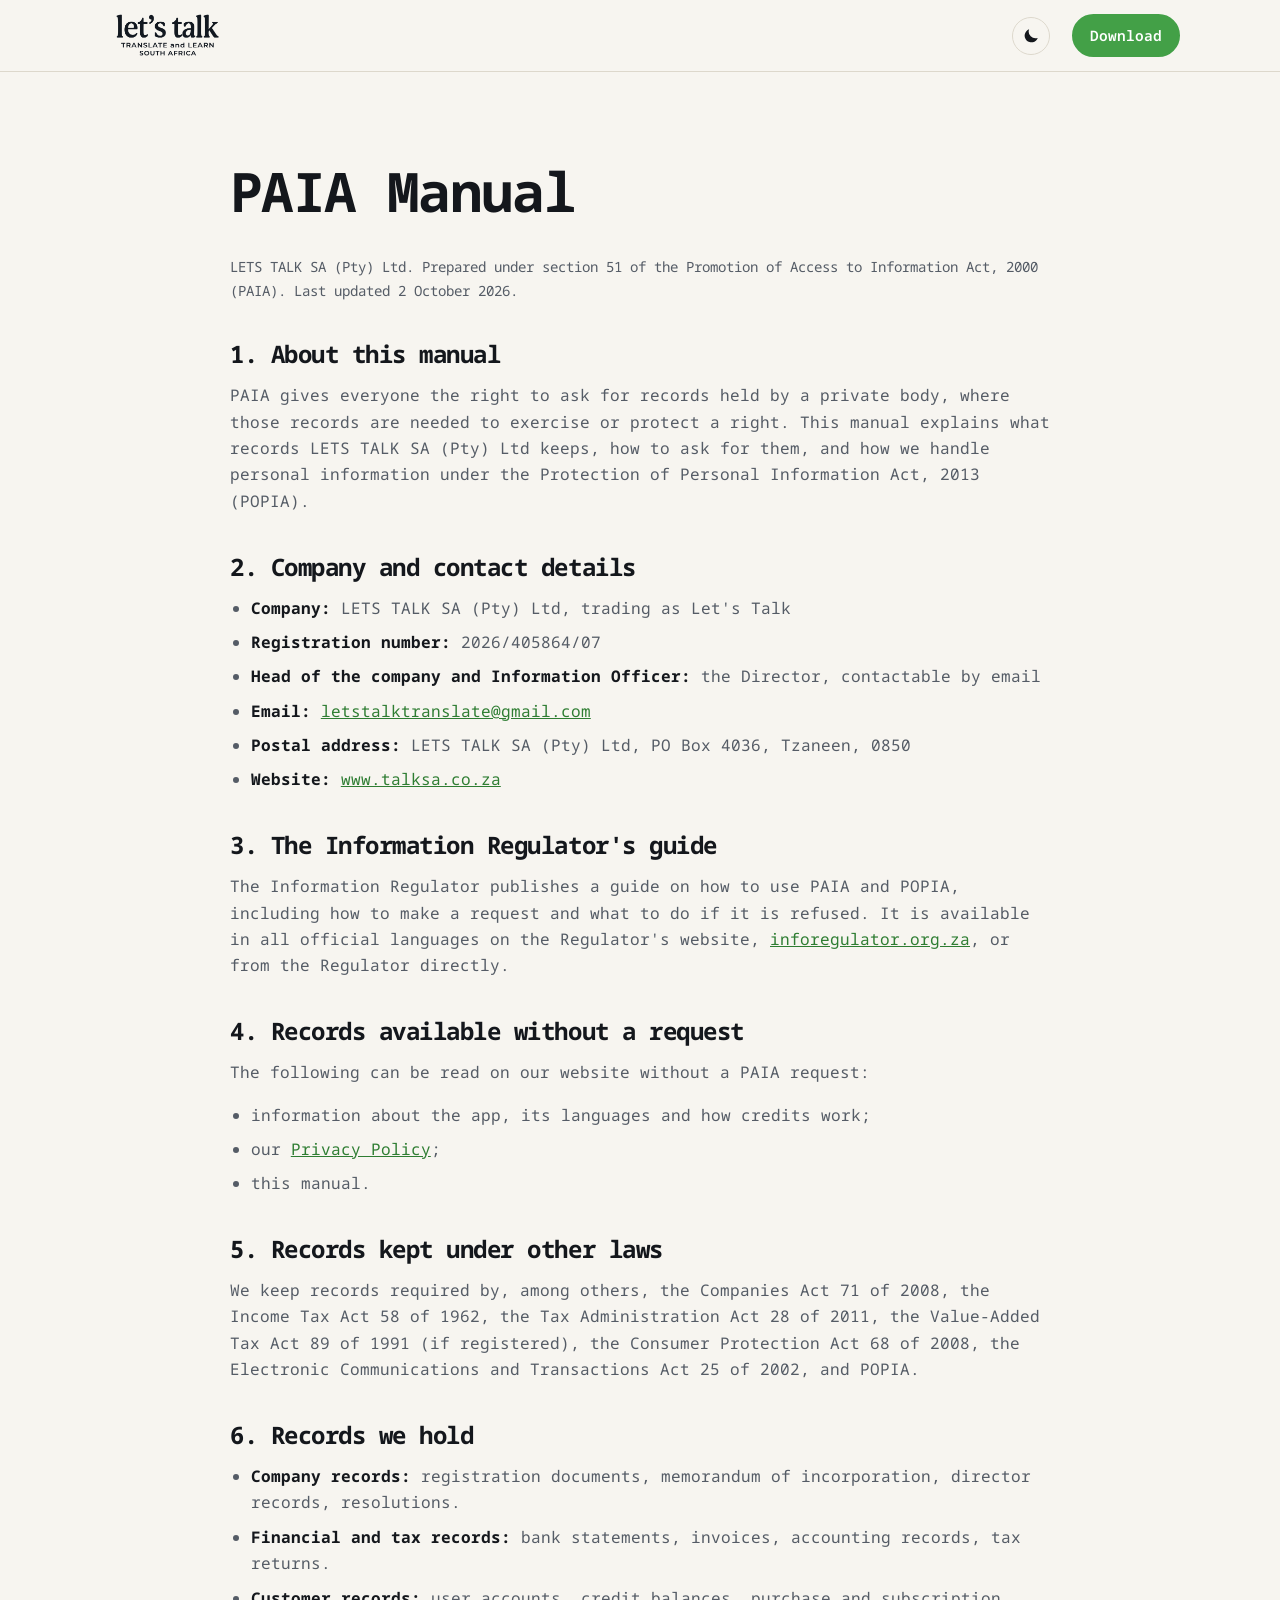
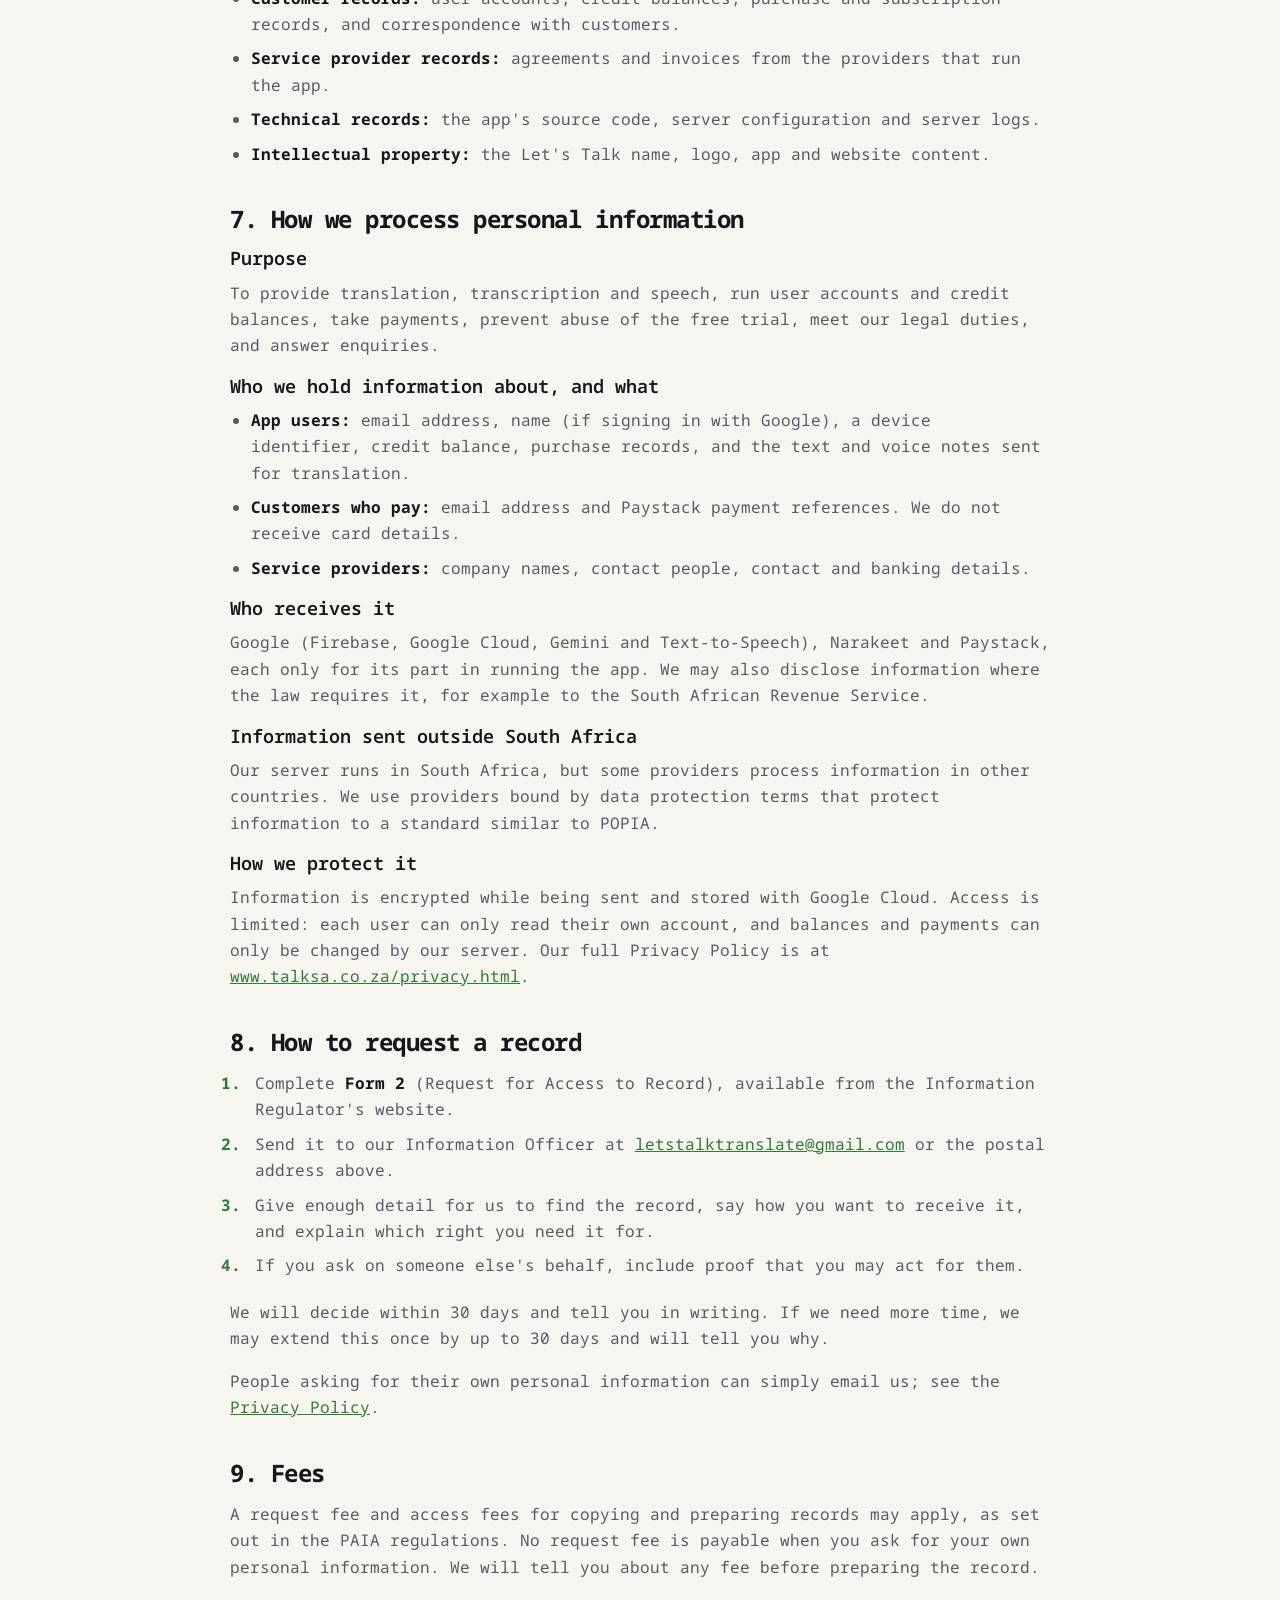
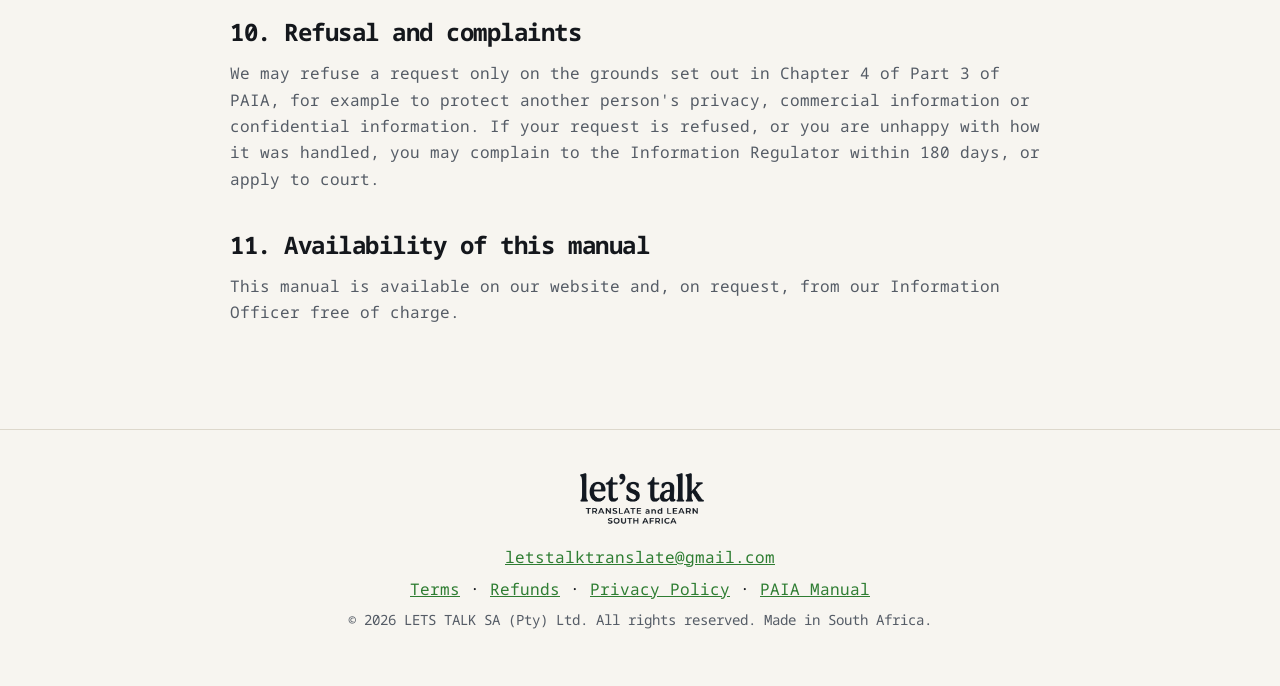
==== paia.html @ cddcc94c "Draft terms and conditions with refund policy (not published) Co-Authored-By: Claude Opus 5.5 <norep" ====
<!DOCTYPE html>
<html lang="en">
<head>
  <meta charset="UTF-8">
  <meta name="viewport" content="width=device-width, initial-scale=1.0">
  <title>PAIA Manual | Let's Talk</title>
  <meta name="description" content="The PAIA manual of LETS TALK SA (Pty) Ltd: the records it holds and how to request access to them.">
  <meta name="theme-color" content="#0b0d10">
  <link rel="canonical" href="https://www.talksa.co.za/paia.html">
  <link rel="icon" href="assets/favicon.svg" type="image/svg+xml">
  <link rel="apple-touch-icon" href="assets/apple-touch-icon.png">
  <link rel="preconnect" href="https://fonts.googleapis.com">
  <link rel="preconnect" href="https://fonts.gstatic.com" crossorigin>
  <link href="https://fonts.googleapis.com/css2?family=Noto+Sans+Mono:wght@400;500;600;700&display=swap" rel="stylesheet">
  <link rel="stylesheet" href="styles.css">
  <script>try{var t=localStorage.getItem("theme");if(t==="light"||t==="dark")document.documentElement.setAttribute("data-theme",t);}catch(e){}</script>
</head>
<body>
  <header class="topbar">
    <a class="topbar-logo" href="./" aria-label="Let's Talk home"><img class="logo-dark" src="assets/logo.png" alt="let's talk - translate and learn South Africa" width="1024" height="366"><img class="logo-light" src="assets/logo-light.png" alt="let's talk - translate and learn South Africa" width="1024" height="366"></a>
    <nav class="topbar-nav" aria-label="Sections">
      <button class="theme-toggle" type="button" aria-label="Switch between light and dark mode" title="Light or dark mode">
        <svg class="icon-moon" viewBox="0 0 24 24" aria-hidden="true"><path d="M21 14.5A9 9 0 0 1 9.5 3a9 9 0 1 0 11.5 11.5Z"/></svg>
        <svg class="icon-sun" viewBox="0 0 24 24" aria-hidden="true"><path d="M12 7a5 5 0 1 0 0 10 5 5 0 0 0 0-10Zm0-5a1 1 0 0 1 1 1v2a1 1 0 1 1-2 0V3a1 1 0 0 1 1-1Zm0 17a1 1 0 0 1 1 1v2a1 1 0 1 1-2 0v-2a1 1 0 0 1 1-1ZM3 11h2a1 1 0 1 1 0 2H3a1 1 0 1 1 0-2Zm16 0h2a1 1 0 1 1 0 2h-2a1 1 0 1 1 0-2ZM5.6 4.2l1.4 1.4a1 1 0 0 1-1.4 1.4L4.2 5.6a1 1 0 0 1 1.4-1.4Zm12.8 12.8 1.4 1.4a1 1 0 0 1-1.4 1.4l-1.4-1.4a1 1 0 0 1 1.4-1.4ZM4.2 18.4l1.4-1.4a1 1 0 0 1 1.4 1.4l-1.4 1.4a1 1 0 0 1-1.4-1.4ZM17 5.6l1.4-1.4a1 1 0 0 1 1.4 1.4L18.4 7A1 1 0 0 1 17 5.6Z"/></svg>
      </button>
      <a class="btn btn-small" href="./#download">Download</a>
    </nav>
  </header>

  <main>
    <article class="section policy">
      <h1>PAIA Manual</h1>
      <p class="fine">LETS TALK SA (Pty) Ltd. Prepared under section 51 of the Promotion of Access to Information Act, 2000 (PAIA). Last updated 2 October 2026.</p>

      <h2>1. About this manual</h2>
      <p>PAIA gives everyone the right to ask for records held by a private body, where those records are needed to exercise or protect a right. This manual explains what records LETS TALK SA (Pty) Ltd keeps, how to ask for them, and how we handle personal information under the Protection of Personal Information Act, 2013 (POPIA).</p>

      <h2>2. Company and contact details</h2>
      <ul>
        <li><strong>Company:</strong> LETS TALK SA (Pty) Ltd, trading as Let's Talk</li>
        <li><strong>Registration number:</strong> 2026/405864/07</li>
        <li><strong>Head of the company and Information Officer:</strong> the Director, contactable by email</li>
        <li><strong>Email:</strong> <a href="mailto:letstalktranslate@gmail.com">letstalktranslate@gmail.com</a></li>
        <li><strong>Postal address:</strong> LETS TALK SA (Pty) Ltd, PO Box 4036, Tzaneen, 0850</li>
        <li><strong>Website:</strong> <a href="https://www.talksa.co.za/">www.talksa.co.za</a></li>
      </ul>

      <h2>3. The Information Regulator's guide</h2>
      <p>The Information Regulator publishes a guide on how to use PAIA and POPIA, including how to make a request and what to do if it is refused. It is available in all official languages on the Regulator's website, <a href="https://inforegulator.org.za/">inforegulator.org.za</a>, or from the Regulator directly.</p>

      <h2>4. Records available without a request</h2>
      <p>The following can be read on our website without a PAIA request:</p>
      <ul>
        <li>information about the app, its languages and how credits work;</li>
        <li>our <a href="privacy.html">Privacy Policy</a>;</li>
        <li>this manual.</li>
      </ul>

      <h2>5. Records kept under other laws</h2>
      <p>We keep records required by, among others, the Companies Act 71 of 2008, the Income Tax Act 58 of 1962, the Tax Administration Act 28 of 2011, the Value-Added Tax Act 89 of 1991 (if registered), the Consumer Protection Act 68 of 2008, the Electronic Communications and Transactions Act 25 of 2002, and POPIA.</p>

      <h2>6. Records we hold</h2>
      <ul>
        <li><strong>Company records:</strong> registration documents, memorandum of incorporation, director records, resolutions.</li>
        <li><strong>Financial and tax records:</strong> bank statements, invoices, accounting records, tax returns.</li>
        <li><strong>Customer records:</strong> user accounts, credit balances, purchase and subscription records, and correspondence with customers.</li>
        <li><strong>Service provider records:</strong> agreements and invoices from the providers that run the app.</li>
        <li><strong>Technical records:</strong> the app's source code, server configuration and server logs.</li>
        <li><strong>Intellectual property:</strong> the Let's Talk name, logo, app and website content.</li>
      </ul>

      <h2>7. How we process personal information</h2>
      <h3>Purpose</h3>
      <p>To provide translation, transcription and speech, run user accounts and credit balances, take payments, prevent abuse of the free trial, meet our legal duties, and answer enquiries.</p>
      <h3>Who we hold information about, and what</h3>
      <ul>
        <li><strong>App users:</strong> email address, name (if signing in with Google), a device identifier, credit balance, purchase records, and the text and voice notes sent for translation.</li>
        <li><strong>Customers who pay:</strong> email address and Paystack payment references. We do not receive card details.</li>
        <li><strong>Service providers:</strong> company names, contact people, contact and banking details.</li>
      </ul>
      <h3>Who receives it</h3>
      <p>Google (Firebase, Google Cloud, Gemini and Text-to-Speech), Narakeet and Paystack, each only for its part in running the app. We may also disclose information where the law requires it, for example to the South African Revenue Service.</p>
      <h3>Information sent outside South Africa</h3>
      <p>Our server runs in South Africa, but some providers process information in other countries. We use providers bound by data protection terms that protect information to a standard similar to POPIA.</p>
      <h3>How we protect it</h3>
      <p>Information is encrypted while being sent and stored with Google Cloud. Access is limited: each user can only read their own account, and balances and payments can only be changed by our server. Our full Privacy Policy is at <a href="privacy.html">www.talksa.co.za/privacy.html</a>.</p>

      <h2>8. How to request a record</h2>
      <ol class="steps">
        <li>Complete <strong>Form 2</strong> (Request for Access to Record), available from the Information Regulator's website.</li>
        <li>Send it to our Information Officer at <a href="mailto:letstalktranslate@gmail.com">letstalktranslate@gmail.com</a> or the postal address above.</li>
        <li>Give enough detail for us to find the record, say how you want to receive it, and explain which right you need it for.</li>
        <li>If you ask on someone else's behalf, include proof that you may act for them.</li>
      </ol>
      <p>We will decide within 30 days and tell you in writing. If we need more time, we may extend this once by up to 30 days and will tell you why.</p>
      <p>People asking for their own personal information can simply email us; see the <a href="privacy.html">Privacy Policy</a>.</p>

      <h2>9. Fees</h2>
      <p>A request fee and access fees for copying and preparing records may apply, as set out in the PAIA regulations. No request fee is payable when you ask for your own personal information. We will tell you about any fee before preparing the record.</p>

      <h2>10. Refusal and complaints</h2>
      <p>We may refuse a request only on the grounds set out in Chapter 4 of Part 3 of PAIA, for example to protect another person's privacy, commercial information or confidential information. If your request is refused, or you are unhappy with how it was handled, you may complain to the Information Regulator within 180 days, or apply to court.</p>

      <h2>11. Availability of this manual</h2>
      <p>This manual is available on our website and, on request, from our Information Officer free of charge.</p>
    </article>
  </main>

  <footer class="footer">
    <img class="logo-dark" src="assets/logo.png" alt="let's talk" width="1024" height="366">
    <img class="logo-light" src="assets/logo-light.png" alt="let's talk" width="1024" height="366">
    <p><a href="mailto:letstalktranslate@gmail.com">letstalktranslate@gmail.com</a></p>
    <p><a href="terms.html">Terms</a> · <a href="terms.html#refunds">Refunds</a> · <a href="privacy.html">Privacy Policy</a> · <a href="paia.html">PAIA Manual</a></p>
    <p class="fine">&copy; 2026 LETS TALK SA (Pty) Ltd. All rights reserved. Made in South Africa.</p>
  </footer>
  <script>
    (function () {
      var root = document.documentElement;
      var meta = document.querySelector('meta[name="theme-color"]');
      var media = window.matchMedia("(prefers-color-scheme: light)");
      function current() { return root.getAttribute("data-theme") || (media.matches ? "light" : "dark"); }
      function sync() {
        var light = current() === "light";
        if (meta) meta.setAttribute("content", light ? "#f7f5f0" : "#0b0d10");
        var btn = document.querySelector(".theme-toggle");
        if (btn) btn.setAttribute("aria-pressed", light ? "false" : "true");
      }
      document.querySelector(".theme-toggle").addEventListener("click", function () {
        var next = current() === "light" ? "dark" : "light";
        root.setAttribute("data-theme", next);
        try { localStorage.setItem("theme", next); } catch (e) {}
        sync();
      });
      if (media.addEventListener) media.addEventListener("change", sync);
      sync();
    })();
  </script>
</body>
</html>
---- styles.css ----
:root {
  --bg: #0b0d10;
  --bg-raised: #14171c;
  --bg-card: #171b21;
  --line: #262b33;
  --text: #f4f2ec;
  --muted: #a9afb8;
  --green: #43a047;
  --green-bright: #5cbf60;
  --green-ink: #062a09;
  --cream: #f7f5f0;
  --link-hover: #7fd682;
  --topbar-bg: rgba(11, 13, 16, 0.92);
  --chip-bg: var(--cream);
  --chip-text: #1b1b1b;
  --chip-border: transparent;
  --radius: 16px;
  --max: 1080px;
  /* The app's own font: Android's monospace (Droid Sans Mono, now Noto Sans Mono). */
  --font: "Noto Sans Mono", "Droid Sans Mono", ui-monospace, "Cascadia Mono", Menlo, Consolas, monospace;
}

* { box-sizing: border-box; }

html { scroll-behavior: smooth; scroll-padding-top: 84px; }

body {
  margin: 0;
  background: var(--bg);
  color: var(--text);
  font-family: var(--font);
  font-size: 16px;
  line-height: 1.65;
  -webkit-font-smoothing: antialiased;
}

img { max-width: 100%; height: auto; display: block; }

a { color: var(--green-bright); }
a:hover { color: var(--link-hover); }

h1, h2, h3 { font-family: var(--font); font-weight: 700; line-height: 1.15; margin: 0 0 0.6em; }
h1 { font-size: clamp(1.9rem, 5.2vw, 3.4rem); letter-spacing: -0.03em; }
h2 { font-size: clamp(1.5rem, 3.6vw, 2.2rem); letter-spacing: -0.02em; }
h3 { font-size: 1.15rem; font-weight: 600; }
p { margin: 0 0 1em; }

/* Top bar */
.topbar {
  position: sticky;
  top: 0;
  z-index: 10;
  display: flex;
  align-items: center;
  justify-content: space-between;
  gap: 16px;
  padding: 12px max(16px, calc((100vw - var(--max)) / 2));
  background: var(--topbar-bg);
  backdrop-filter: blur(10px);
  border-bottom: 1px solid var(--line);
}
.topbar-logo img { width: 132px; }
.topbar-nav { display: flex; align-items: center; gap: 22px; font-size: 0.92rem; font-weight: 500; }
.topbar-nav a:not(.btn) { color: var(--muted); text-decoration: none; }
.topbar-nav a:not(.btn):hover { color: var(--text); }

/* Buttons */
.btn {
  display: inline-flex;
  align-items: center;
  justify-content: center;
  gap: 10px;
  padding: 14px 24px;
  border-radius: 999px;
  background: var(--green);
  color: #fff;
  font-weight: 600;
  text-decoration: none;
  border: 2px solid var(--green);
  transition: background 0.15s, border-color 0.15s, transform 0.15s;
}
.btn:hover { background: var(--green-bright); border-color: var(--green-bright); color: #fff; transform: translateY(-1px); }
.btn:focus-visible, a:focus-visible, summary:focus-visible { outline: 3px solid var(--green-bright); outline-offset: 3px; }
.btn-small { padding: 8px 16px; font-size: 0.9rem; }
.btn-large { padding: 18px 32px; font-size: 1.1rem; }
.btn-ghost { background: transparent; color: var(--text); border-color: var(--line); }
.btn-ghost:hover { background: var(--bg-raised); border-color: var(--muted); color: var(--text); }

/* Layout */
main { padding: 0 16px; }
.hero, .section { max-width: var(--max); margin: 0 auto; }

.hero { padding: clamp(56px, 10vw, 112px) 0 clamp(48px, 8vw, 88px); text-align: center; }
.hero h1 { max-width: 19ch; margin-left: auto; margin-right: auto; }
.eyebrow {
  display: inline-block;
  margin-bottom: 20px;
  padding: 6px 14px;
  border: 1px solid rgba(92, 191, 96, 0.4);
  border-radius: 999px;
  color: var(--green-bright);
  font-size: 0.8rem;
  font-weight: 600;
  letter-spacing: 0.12em;
  text-transform: uppercase;
}
.lead { max-width: 640px; margin: 0 auto 32px; color: var(--muted); font-size: clamp(1.05rem, 2.2vw, 1.2rem); }
.hero-actions { display: flex; flex-wrap: wrap; justify-content: center; gap: 12px; }
.hero-note { margin-top: 20px; color: var(--muted); font-size: 0.9rem; }

.section { padding: clamp(48px, 8vw, 88px) 0; border-top: 1px solid var(--line); }
.section-lead { color: var(--muted); max-width: 640px; margin-bottom: 36px; font-size: 1.05rem; }

.grid { display: grid; grid-template-columns: repeat(auto-fit, minmax(230px, 1fr)); gap: 16px; }
.grid-3 { grid-template-columns: repeat(auto-fit, minmax(260px, 1fr)); }

.card { background: var(--bg-card); border: 1px solid var(--line); border-radius: var(--radius); padding: 24px; }
.card p { color: var(--muted); margin: 0; }
.card-plain h3 { color: var(--green-bright); }
.card-icon {
  width: 48px;
  height: 48px;
  display: grid;
  place-items: center;
  margin-bottom: 16px;
  border-radius: 50%;
  background: var(--green);
}
.card-icon svg { width: 24px; height: 24px; fill: #fff; }

.split { display: grid; grid-template-columns: repeat(auto-fit, minmax(260px, 1fr)); gap: 32px; margin-top: 48px; }
.split p { color: var(--muted); }

/* Languages */
.list-title { margin-top: 28px; font-size: 0.85rem; font-weight: 600; letter-spacing: 0.1em; text-transform: uppercase; color: var(--muted); }
.chips { list-style: none; padding: 0; margin: 0; display: flex; flex-wrap: wrap; gap: 10px; }
.chips li { padding: 10px 18px; border-radius: 999px; background: var(--chip-bg); color: var(--chip-text); border: 1px solid var(--chip-border); font-weight: 600; }
.chips-alt li { background: transparent; color: var(--text); border: 1px solid var(--line); font-weight: 500; }

/* Download */
.download { text-align: left; }
.download-box {
  display: flex;
  flex-wrap: wrap;
  align-items: center;
  gap: 16px 24px;
  padding: 28px;
  margin-bottom: 40px;
  border-radius: var(--radius);
  background: linear-gradient(135deg, rgba(67, 160, 71, 0.18), rgba(67, 160, 71, 0.04));
  border: 1px solid rgba(92, 191, 96, 0.35);
}
.download-meta { margin: 0; color: var(--muted); max-width: 420px; }
.steps { padding-left: 1.3em; margin: 0 0 20px; }
.steps li { margin-bottom: 10px; padding-left: 4px; }
.steps li::marker { color: var(--green-bright); font-weight: 700; }

/* FAQ */
details { border-bottom: 1px solid var(--line); padding: 18px 0; }
details:first-of-type { border-top: 1px solid var(--line); }
summary {
  cursor: pointer;
  list-style: none;
  display: flex;
  justify-content: space-between;
  gap: 16px;
  font-weight: 600;
  font-size: 1.05rem;
}
summary::-webkit-details-marker { display: none; }
summary::after { content: "+"; color: var(--green-bright); font-size: 1.4rem; line-height: 1; }
details[open] summary::after { content: "\2212"; }
details p { margin: 12px 0 0; color: var(--muted); }

.disclaimer p { color: var(--muted); font-size: 0.92rem; max-width: 820px; }
.fine { color: var(--muted); font-size: 0.88rem; }

/* Footer */
.footer {
  border-top: 1px solid var(--line);
  padding: 40px 16px 48px;
  text-align: center;
}
.footer img { width: 160px; margin: 0 auto 16px; }
.footer p { margin: 0 0 6px; }

@media (max-width: 720px) {
  .topbar-nav a:not(.btn) { display: none; }
  .topbar-logo img { width: 112px; }
  .download-box { padding: 20px; }
  .btn-large { width: 100%; }
}

@media (prefers-reduced-motion: reduce) {
  html { scroll-behavior: auto; }
  .btn { transition: none; }
  .btn:hover { transform: none; }
}

/* Privacy policy page */
.policy { max-width: 820px; border-top: 0; }
.policy h2 { font-size: clamp(1.2rem, 2.6vw, 1.5rem); margin-top: 1.6em; }
.policy p, .policy li { color: var(--muted); }
.policy strong { color: var(--text); }
.policy ul { padding-left: 1.3em; margin: 0 0 1em; }
.policy li { margin-bottom: 8px; }

/* Light mode, matching the app's light background (#F7F5F0). It follows the
   device setting unless the visitor picks a theme with the toggle. */
@media (prefers-color-scheme: light) {
  :root:not([data-theme="dark"]) {
  --bg: #f7f5f0;
  --bg-raised: #ece9e1;
  --bg-card: #ffffff;
  --line: #ddd8cc;
  --text: #14171c;
  --muted: #555c66;
  --green-bright: #2e7d32;
  --link-hover: #1b5e20;
  --topbar-bg: rgba(247, 245, 240, 0.92);
  --chip-bg: #ffffff;
  --chip-text: #14171c;
  --chip-border: #ddd8cc;  }
}
:root[data-theme="light"] {
  --bg: #f7f5f0;
  --bg-raised: #ece9e1;
  --bg-card: #ffffff;
  --line: #ddd8cc;
  --text: #14171c;
  --muted: #555c66;
  --green-bright: #2e7d32;
  --link-hover: #1b5e20;
  --topbar-bg: rgba(247, 245, 240, 0.92);
  --chip-bg: #ffffff;
  --chip-text: #14171c;
  --chip-border: #ddd8cc;}
:root { color-scheme: dark; }
:root[data-theme="light"] { color-scheme: light; }
@media (prefers-color-scheme: light) { :root:not([data-theme="dark"]) { color-scheme: light; } }

.logo-light { display: none !important; }
:root[data-theme="light"] .logo-dark { display: none !important; }
:root[data-theme="light"] .logo-light { display: block !important; }
@media (prefers-color-scheme: light) {
  :root:not([data-theme="dark"]) .logo-dark { display: none !important; }
  :root:not([data-theme="dark"]) .logo-light { display: block !important; }
}

.theme-toggle {
  display: inline-flex;
  align-items: center;
  justify-content: center;
  width: 38px;
  height: 38px;
  padding: 0;
  border-radius: 999px;
  border: 1px solid var(--line);
  background: transparent;
  color: var(--text);
  cursor: pointer;
}
.theme-toggle:hover { background: var(--bg-raised); }
.theme-toggle:focus-visible { outline: 3px solid var(--green-bright); outline-offset: 3px; }
.theme-toggle svg { width: 18px; height: 18px; fill: currentColor; }
/* The icon shows the theme you would switch to: a sun in dark mode, a moon in light. */
.theme-toggle .icon-moon { display: none; }
:root[data-theme="light"] .theme-toggle .icon-sun { display: none; }
:root[data-theme="light"] .theme-toggle .icon-moon { display: block; }
@media (prefers-color-scheme: light) {
  :root:not([data-theme="dark"]) .theme-toggle .icon-sun { display: none; }
  :root:not([data-theme="dark"]) .theme-toggle .icon-moon { display: block; }
}
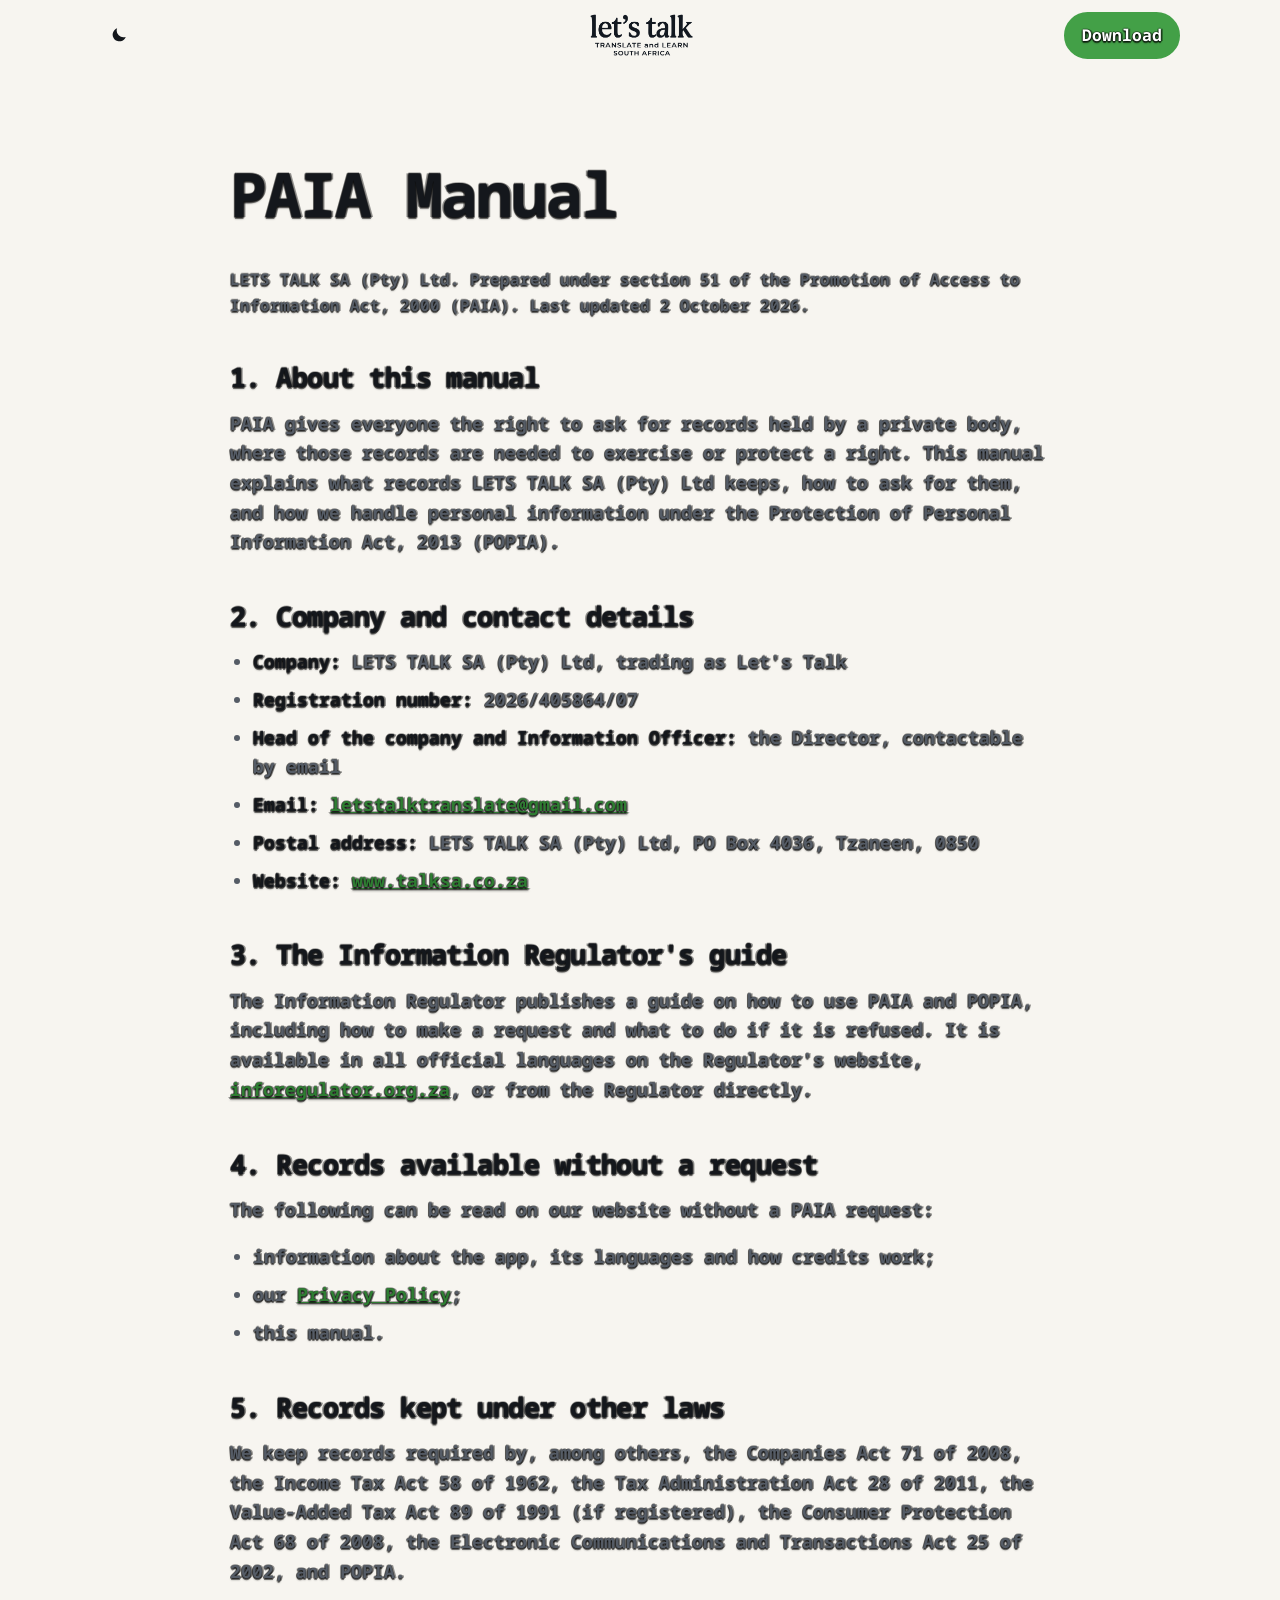
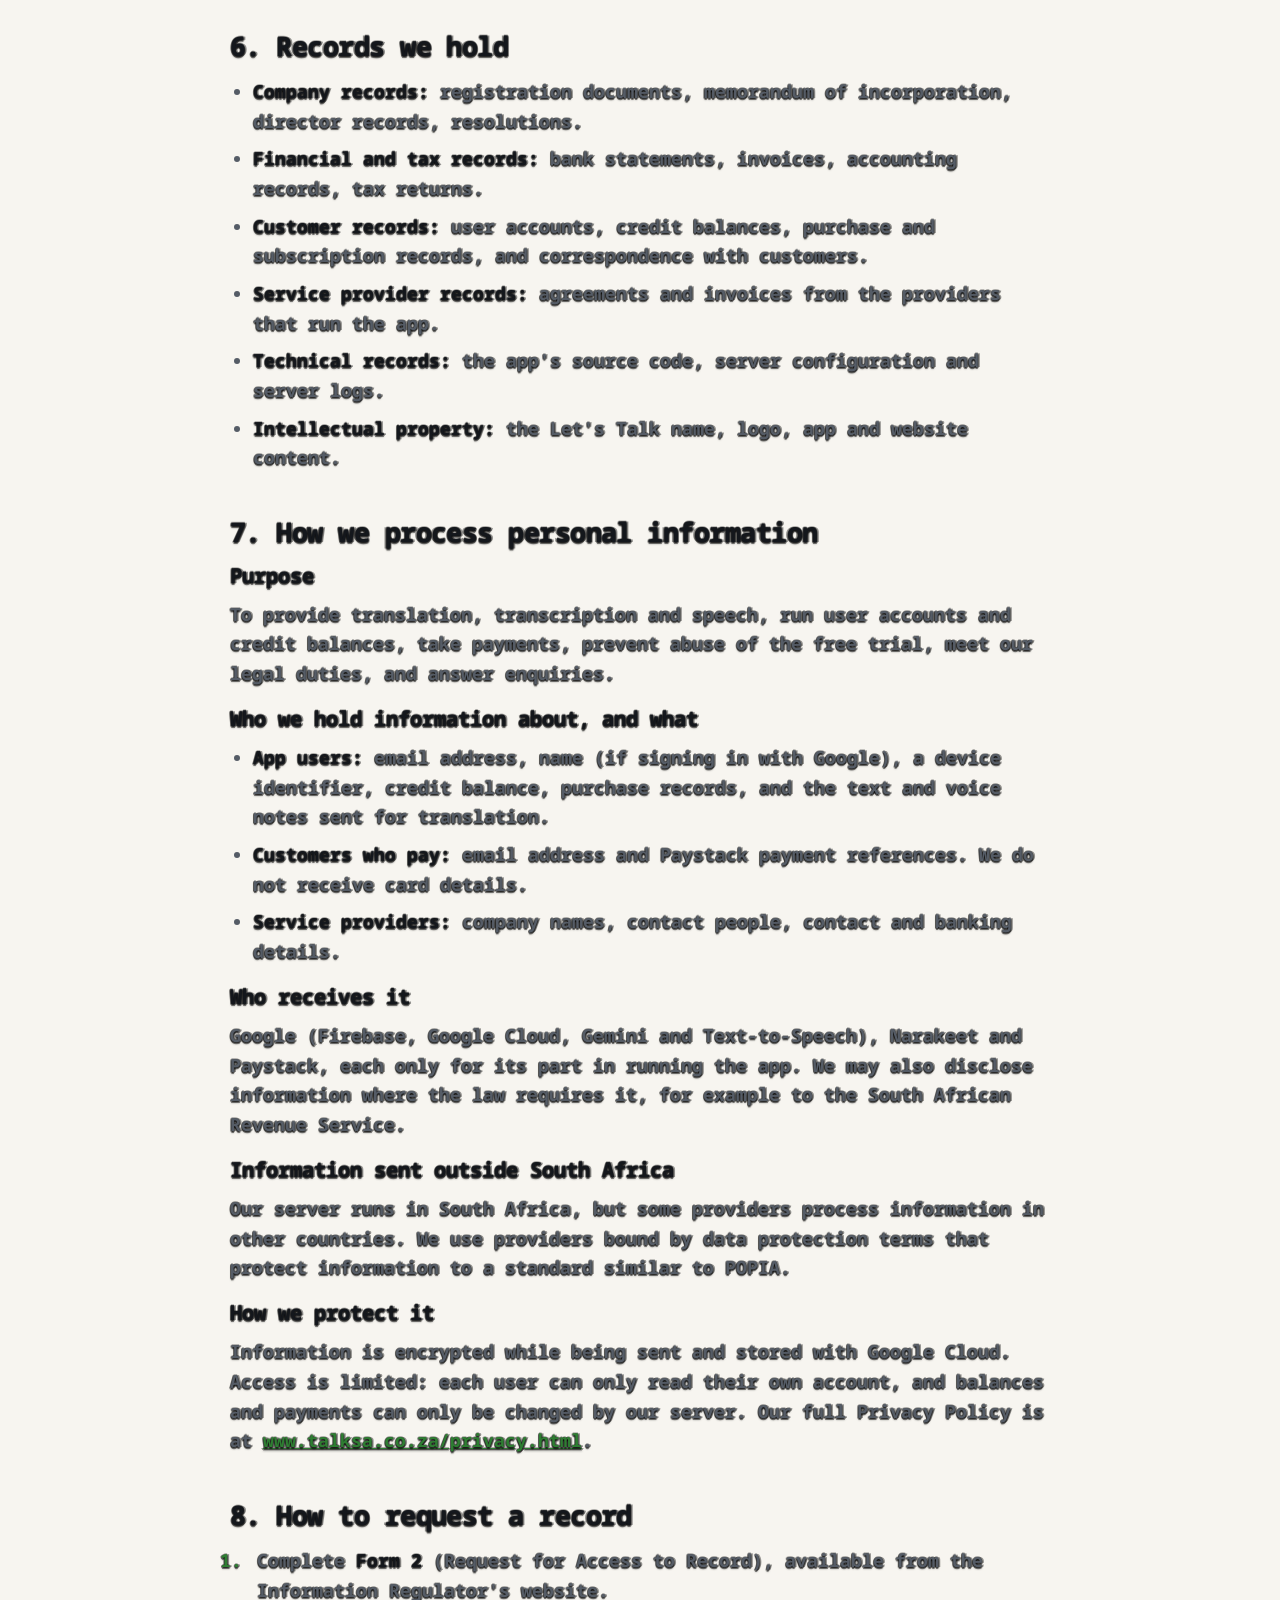
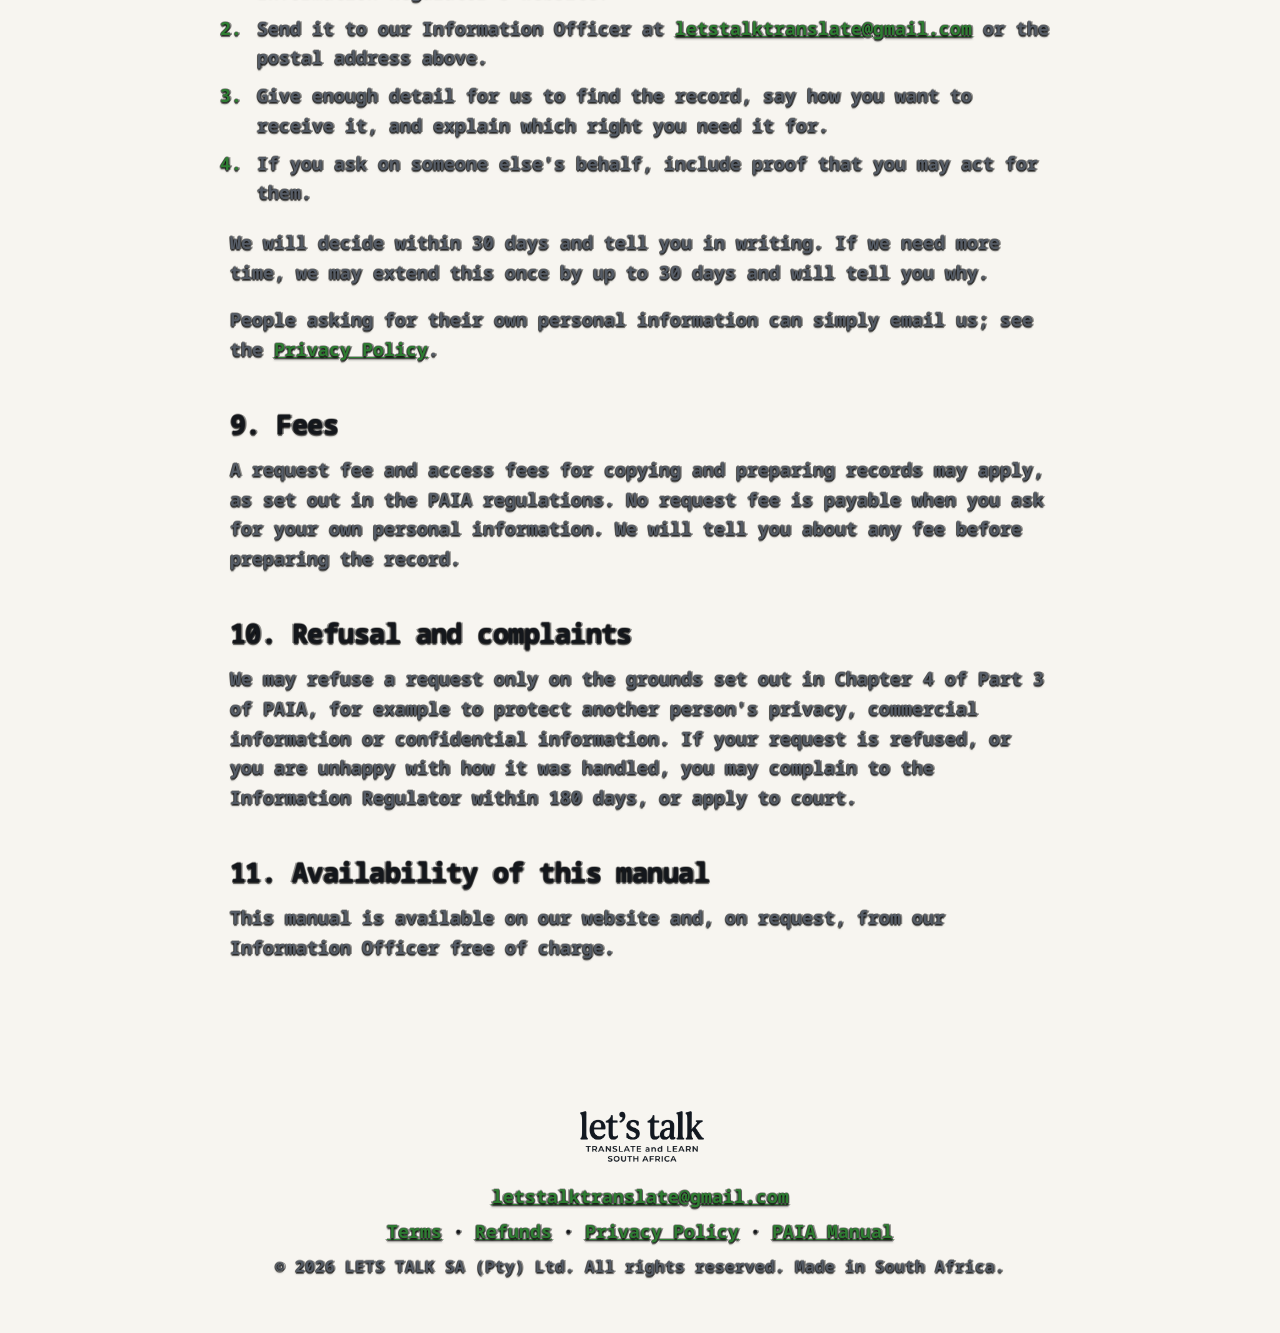
==== commit e2aa8464: "Flat design like the app: logo centred, theme toggle on the left, no boxes or outlines Co-Authored-B" ====
--- a/paia.html
+++ b/paia.html
@@ -5,7 +5,7 @@
   <meta name="viewport" content="width=device-width, initial-scale=1.0">
   <title>PAIA Manual | Let's Talk</title>
   <meta name="description" content="The PAIA manual of LETS TALK SA (Pty) Ltd: the records it holds and how to request access to them.">
-  <meta name="theme-color" content="#0b0d10">
+  <meta name="theme-color" content="#03070d">
   <link rel="canonical" href="https://www.talksa.co.za/paia.html">
   <link rel="icon" href="assets/favicon.svg" type="image/svg+xml">
   <link rel="apple-touch-icon" href="assets/apple-touch-icon.png">
@@ -17,12 +17,12 @@
 </head>
 <body>
   <header class="topbar">
+    <button class="theme-toggle" type="button" aria-label="Switch between light and dark mode" title="Light or dark mode">
+      <svg class="icon-moon" viewBox="0 0 24 24" aria-hidden="true"><path d="M21 14.5A9 9 0 0 1 9.5 3a9 9 0 1 0 11.5 11.5Z"/></svg>
+      <svg class="icon-sun" viewBox="0 0 24 24" aria-hidden="true"><path d="M12 7a5 5 0 1 0 0 10 5 5 0 0 0 0-10Zm0-5a1 1 0 0 1 1 1v2a1 1 0 1 1-2 0V3a1 1 0 0 1 1-1Zm0 17a1 1 0 0 1 1 1v2a1 1 0 1 1-2 0v-2a1 1 0 0 1 1-1ZM3 11h2a1 1 0 1 1 0 2H3a1 1 0 1 1 0-2Zm16 0h2a1 1 0 1 1 0 2h-2a1 1 0 1 1 0-2ZM5.6 4.2l1.4 1.4a1 1 0 0 1-1.4 1.4L4.2 5.6a1 1 0 0 1 1.4-1.4Zm12.8 12.8 1.4 1.4a1 1 0 0 1-1.4 1.4l-1.4-1.4a1 1 0 0 1 1.4-1.4ZM4.2 18.4l1.4-1.4a1 1 0 0 1 1.4 1.4l-1.4 1.4a1 1 0 0 1-1.4-1.4ZM17 5.6l1.4-1.4a1 1 0 0 1 1.4 1.4L18.4 7A1 1 0 0 1 17 5.6Z"/></svg>
+    </button>
     <a class="topbar-logo" href="./" aria-label="Let's Talk home"><img class="logo-dark" src="assets/logo.png" alt="let's talk - translate and learn South Africa" width="1024" height="366"><img class="logo-light" src="assets/logo-light.png" alt="let's talk - translate and learn South Africa" width="1024" height="366"></a>
     <nav class="topbar-nav" aria-label="Sections">
-      <button class="theme-toggle" type="button" aria-label="Switch between light and dark mode" title="Light or dark mode">
-        <svg class="icon-moon" viewBox="0 0 24 24" aria-hidden="true"><path d="M21 14.5A9 9 0 0 1 9.5 3a9 9 0 1 0 11.5 11.5Z"/></svg>
-        <svg class="icon-sun" viewBox="0 0 24 24" aria-hidden="true"><path d="M12 7a5 5 0 1 0 0 10 5 5 0 0 0 0-10Zm0-5a1 1 0 0 1 1 1v2a1 1 0 1 1-2 0V3a1 1 0 0 1 1-1Zm0 17a1 1 0 0 1 1 1v2a1 1 0 1 1-2 0v-2a1 1 0 0 1 1-1ZM3 11h2a1 1 0 1 1 0 2H3a1 1 0 1 1 0-2Zm16 0h2a1 1 0 1 1 0 2h-2a1 1 0 1 1 0-2ZM5.6 4.2l1.4 1.4a1 1 0 0 1-1.4 1.4L4.2 5.6a1 1 0 0 1 1.4-1.4Zm12.8 12.8 1.4 1.4a1 1 0 0 1-1.4 1.4l-1.4-1.4a1 1 0 0 1 1.4-1.4ZM4.2 18.4l1.4-1.4a1 1 0 0 1 1.4 1.4l-1.4 1.4a1 1 0 0 1-1.4-1.4ZM17 5.6l1.4-1.4a1 1 0 0 1 1.4 1.4L18.4 7A1 1 0 0 1 17 5.6Z"/></svg>
-      </button>
       <a class="btn btn-small" href="./#download">Download</a>
     </nav>
   </header>
@@ -121,7 +121,7 @@
       function current() { return root.getAttribute("data-theme") || (media.matches ? "light" : "dark"); }
       function sync() {
         var light = current() === "light";
-        if (meta) meta.setAttribute("content", light ? "#f7f5f0" : "#0b0d10");
+        if (meta) meta.setAttribute("content", light ? "#f7f5f0" : "#03070d");
         var btn = document.querySelector(".theme-toggle");
         if (btn) btn.setAttribute("aria-pressed", light ? "false" : "true");
       }
--- a/styles.css
+++ b/styles.css
@@ -1,5 +1,5 @@
 :root {
-  --bg: #0b0d10;
+  --bg: #03070d;
   --bg-raised: #14171c;
   --bg-card: #171b21;
   --line: #262b33;
@@ -10,7 +10,7 @@
   --green-ink: #062a09;
   --cream: #f7f5f0;
   --link-hover: #7fd682;
-  --topbar-bg: rgba(11, 13, 16, 0.92);
+  --topbar-bg: rgba(3, 7, 13, 0.92);
   --chip-bg: var(--cream);
   --chip-text: #1b1b1b;
   --chip-border: transparent;
@@ -18,18 +18,27 @@
   --max: 1080px;
   /* The app's own font: Android's monospace (Droid Sans Mono, now Noto Sans Mono). */
   --font: "Noto Sans Mono", "Droid Sans Mono", ui-monospace, "Cascadia Mono", Menlo, Consolas, monospace;
+  /* The same seven shadows the app draws around its text. */
+  --app-outline: 1.5px 0 0 rgba(0, 0, 0, 0.4), -1.5px 0 0 rgba(0, 0, 0, 0.4),
+    0 1.5px 0 rgba(0, 0, 0, 0.4), 0 -1px 0 rgba(0, 0, 0, 0.3),
+    1px 1px 0 rgba(0, 0, 0, 0.33), -1px 1px 0 rgba(0, 0, 0, 0.33),
+    0 2px 2px rgba(0, 0, 0, 0.4);
 }
 
 * { box-sizing: border-box; }
 
-html { scroll-behavior: smooth; scroll-padding-top: 84px; }
+/* Sizes in rem follow the app: its default text is 18 px. */
+html { font-size: 18px; scroll-behavior: smooth; scroll-padding-top: 84px; }
 
 body {
   margin: 0;
   background: var(--bg);
   color: var(--text);
   font-family: var(--font);
-  font-size: 16px;
+  font-size: 1rem;
+  /* The app's default text: bold monospace with a thin dark outline. */
+  font-weight: 700;
+  text-shadow: var(--app-outline);
   line-height: 1.65;
   -webkit-font-smoothing: antialiased;
 }
@@ -42,7 +51,7 @@
 h1, h2, h3 { font-family: var(--font); font-weight: 700; line-height: 1.15; margin: 0 0 0.6em; }
 h1 { font-size: clamp(1.9rem, 5.2vw, 3.4rem); letter-spacing: -0.03em; }
 h2 { font-size: clamp(1.5rem, 3.6vw, 2.2rem); letter-spacing: -0.02em; }
-h3 { font-size: 1.15rem; font-weight: 600; }
+h3 { font-size: 1.15rem; font-weight: 700; }
 p { margin: 0 0 1em; }
 
 /* Top bar */
@@ -50,17 +59,23 @@
   position: sticky;
   top: 0;
   z-index: 10;
-  display: flex;
-  align-items: center;
-  justify-content: space-between;
+  display: grid;
+  grid-template-columns: 1fr 1fr;
+  align-items: center;
   gap: 16px;
   padding: 12px max(16px, calc((100vw - var(--max)) / 2));
   background: var(--topbar-bg);
   backdrop-filter: blur(10px);
-  border-bottom: 1px solid var(--line);
-}
+}
+.topbar { position: sticky; }
+.topbar .theme-toggle, .topbar-left { justify-self: start; }
+.topbar-left { display: flex; align-items: center; gap: 22px; font-size: 0.92rem; }
+.topbar-left a { color: var(--muted); text-decoration: none; }
+.topbar-left a:hover { color: var(--text); }
+/* Exactly in the middle, however wide the links on the right are. */
+.topbar-logo { position: absolute; left: 50%; transform: translateX(-50%); }
 .topbar-logo img { width: 132px; }
-.topbar-nav { display: flex; align-items: center; gap: 22px; font-size: 0.92rem; font-weight: 500; }
+.topbar-nav { justify-self: end; display: flex; align-items: center; gap: 22px; font-size: 0.92rem; font-weight: 700; }
 .topbar-nav a:not(.btn) { color: var(--muted); text-decoration: none; }
 .topbar-nav a:not(.btn):hover { color: var(--text); }
 
@@ -74,7 +89,7 @@
   border-radius: 999px;
   background: var(--green);
   color: #fff;
-  font-weight: 600;
+  font-weight: 700;
   text-decoration: none;
   border: 2px solid var(--green);
   transition: background 0.15s, border-color 0.15s, transform 0.15s;
@@ -83,8 +98,8 @@
 .btn:focus-visible, a:focus-visible, summary:focus-visible { outline: 3px solid var(--green-bright); outline-offset: 3px; }
 .btn-small { padding: 8px 16px; font-size: 0.9rem; }
 .btn-large { padding: 18px 32px; font-size: 1.1rem; }
-.btn-ghost { background: transparent; color: var(--text); border-color: var(--line); }
-.btn-ghost:hover { background: var(--bg-raised); border-color: var(--muted); color: var(--text); }
+.btn-ghost { background: transparent; color: var(--text); border-color: transparent; }
+.btn-ghost:hover { background: transparent; border-color: transparent; color: var(--green-bright); }
 
 /* Layout */
 main { padding: 0 16px; }
@@ -95,12 +110,9 @@
 .eyebrow {
   display: inline-block;
   margin-bottom: 20px;
-  padding: 6px 14px;
-  border: 1px solid rgba(92, 191, 96, 0.4);
-  border-radius: 999px;
   color: var(--green-bright);
   font-size: 0.8rem;
-  font-weight: 600;
+  font-weight: 700;
   letter-spacing: 0.12em;
   text-transform: uppercase;
 }
@@ -108,34 +120,26 @@
 .hero-actions { display: flex; flex-wrap: wrap; justify-content: center; gap: 12px; }
 .hero-note { margin-top: 20px; color: var(--muted); font-size: 0.9rem; }
 
-.section { padding: clamp(48px, 8vw, 88px) 0; border-top: 1px solid var(--line); }
+.section { padding: clamp(48px, 8vw, 88px) 0; }
 .section-lead { color: var(--muted); max-width: 640px; margin-bottom: 36px; font-size: 1.05rem; }
 
-.grid { display: grid; grid-template-columns: repeat(auto-fit, minmax(230px, 1fr)); gap: 16px; }
+.grid { display: grid; grid-template-columns: repeat(auto-fit, minmax(230px, 1fr)); gap: 32px; }
 .grid-3 { grid-template-columns: repeat(auto-fit, minmax(260px, 1fr)); }
 
-.card { background: var(--bg-card); border: 1px solid var(--line); border-radius: var(--radius); padding: 24px; }
+.card { padding: 0; }
 .card p { color: var(--muted); margin: 0; }
 .card-plain h3 { color: var(--green-bright); }
-.card-icon {
-  width: 48px;
-  height: 48px;
-  display: grid;
-  place-items: center;
-  margin-bottom: 16px;
-  border-radius: 50%;
-  background: var(--green);
-}
-.card-icon svg { width: 24px; height: 24px; fill: #fff; }
+.card-icon { margin-bottom: 12px; }
+.card-icon svg { width: 32px; height: 32px; fill: var(--text); }
 
 .split { display: grid; grid-template-columns: repeat(auto-fit, minmax(260px, 1fr)); gap: 32px; margin-top: 48px; }
 .split p { color: var(--muted); }
 
 /* Languages */
-.list-title { margin-top: 28px; font-size: 0.85rem; font-weight: 600; letter-spacing: 0.1em; text-transform: uppercase; color: var(--muted); }
-.chips { list-style: none; padding: 0; margin: 0; display: flex; flex-wrap: wrap; gap: 10px; }
-.chips li { padding: 10px 18px; border-radius: 999px; background: var(--chip-bg); color: var(--chip-text); border: 1px solid var(--chip-border); font-weight: 600; }
-.chips-alt li { background: transparent; color: var(--text); border: 1px solid var(--line); font-weight: 500; }
+.list-title { margin-top: 28px; font-size: 0.85rem; font-weight: 700; letter-spacing: 0.1em; text-transform: uppercase; color: var(--muted); }
+.chips { list-style: none; padding: 0; margin: 0; display: flex; flex-wrap: wrap; gap: 8px 28px; }
+.chips li { color: var(--text); font-weight: 700; }
+.chips-alt li { color: var(--muted); }
 
 /* Download */
 .download { text-align: left; }
@@ -144,11 +148,7 @@
   flex-wrap: wrap;
   align-items: center;
   gap: 16px 24px;
-  padding: 28px;
   margin-bottom: 40px;
-  border-radius: var(--radius);
-  background: linear-gradient(135deg, rgba(67, 160, 71, 0.18), rgba(67, 160, 71, 0.04));
-  border: 1px solid rgba(92, 191, 96, 0.35);
 }
 .download-meta { margin: 0; color: var(--muted); max-width: 420px; }
 .steps { padding-left: 1.3em; margin: 0 0 20px; }
@@ -156,15 +156,14 @@
 .steps li::marker { color: var(--green-bright); font-weight: 700; }
 
 /* FAQ */
-details { border-bottom: 1px solid var(--line); padding: 18px 0; }
-details:first-of-type { border-top: 1px solid var(--line); }
+details { padding: 14px 0; }
 summary {
   cursor: pointer;
   list-style: none;
   display: flex;
   justify-content: space-between;
   gap: 16px;
-  font-weight: 600;
+  font-weight: 700;
   font-size: 1.05rem;
 }
 summary::-webkit-details-marker { display: none; }
@@ -177,17 +176,19 @@
 
 /* Footer */
 .footer {
-  border-top: 1px solid var(--line);
   padding: 40px 16px 48px;
   text-align: center;
 }
 .footer img { width: 160px; margin: 0 auto 16px; }
 .footer p { margin: 0 0 6px; }
 
+/* Below this width the section links would run into the logo. */
+@media (max-width: 960px) {
+  .topbar-left a, .topbar-nav a:not(.btn) { display: none; }
+}
+
 @media (max-width: 720px) {
-  .topbar-nav a:not(.btn) { display: none; }
   .topbar-logo img { width: 112px; }
-  .download-box { padding: 20px; }
   .btn-large { width: 100%; }
 }
 
@@ -254,13 +255,12 @@
   width: 38px;
   height: 38px;
   padding: 0;
-  border-radius: 999px;
-  border: 1px solid var(--line);
+  border: 0;
   background: transparent;
   color: var(--text);
   cursor: pointer;
 }
-.theme-toggle:hover { background: var(--bg-raised); }
+.theme-toggle:hover { color: var(--green-bright); }
 .theme-toggle:focus-visible { outline: 3px solid var(--green-bright); outline-offset: 3px; }
 .theme-toggle svg { width: 18px; height: 18px; fill: currentColor; }
 /* The icon shows the theme you would switch to: a sun in dark mode, a moon in light. */
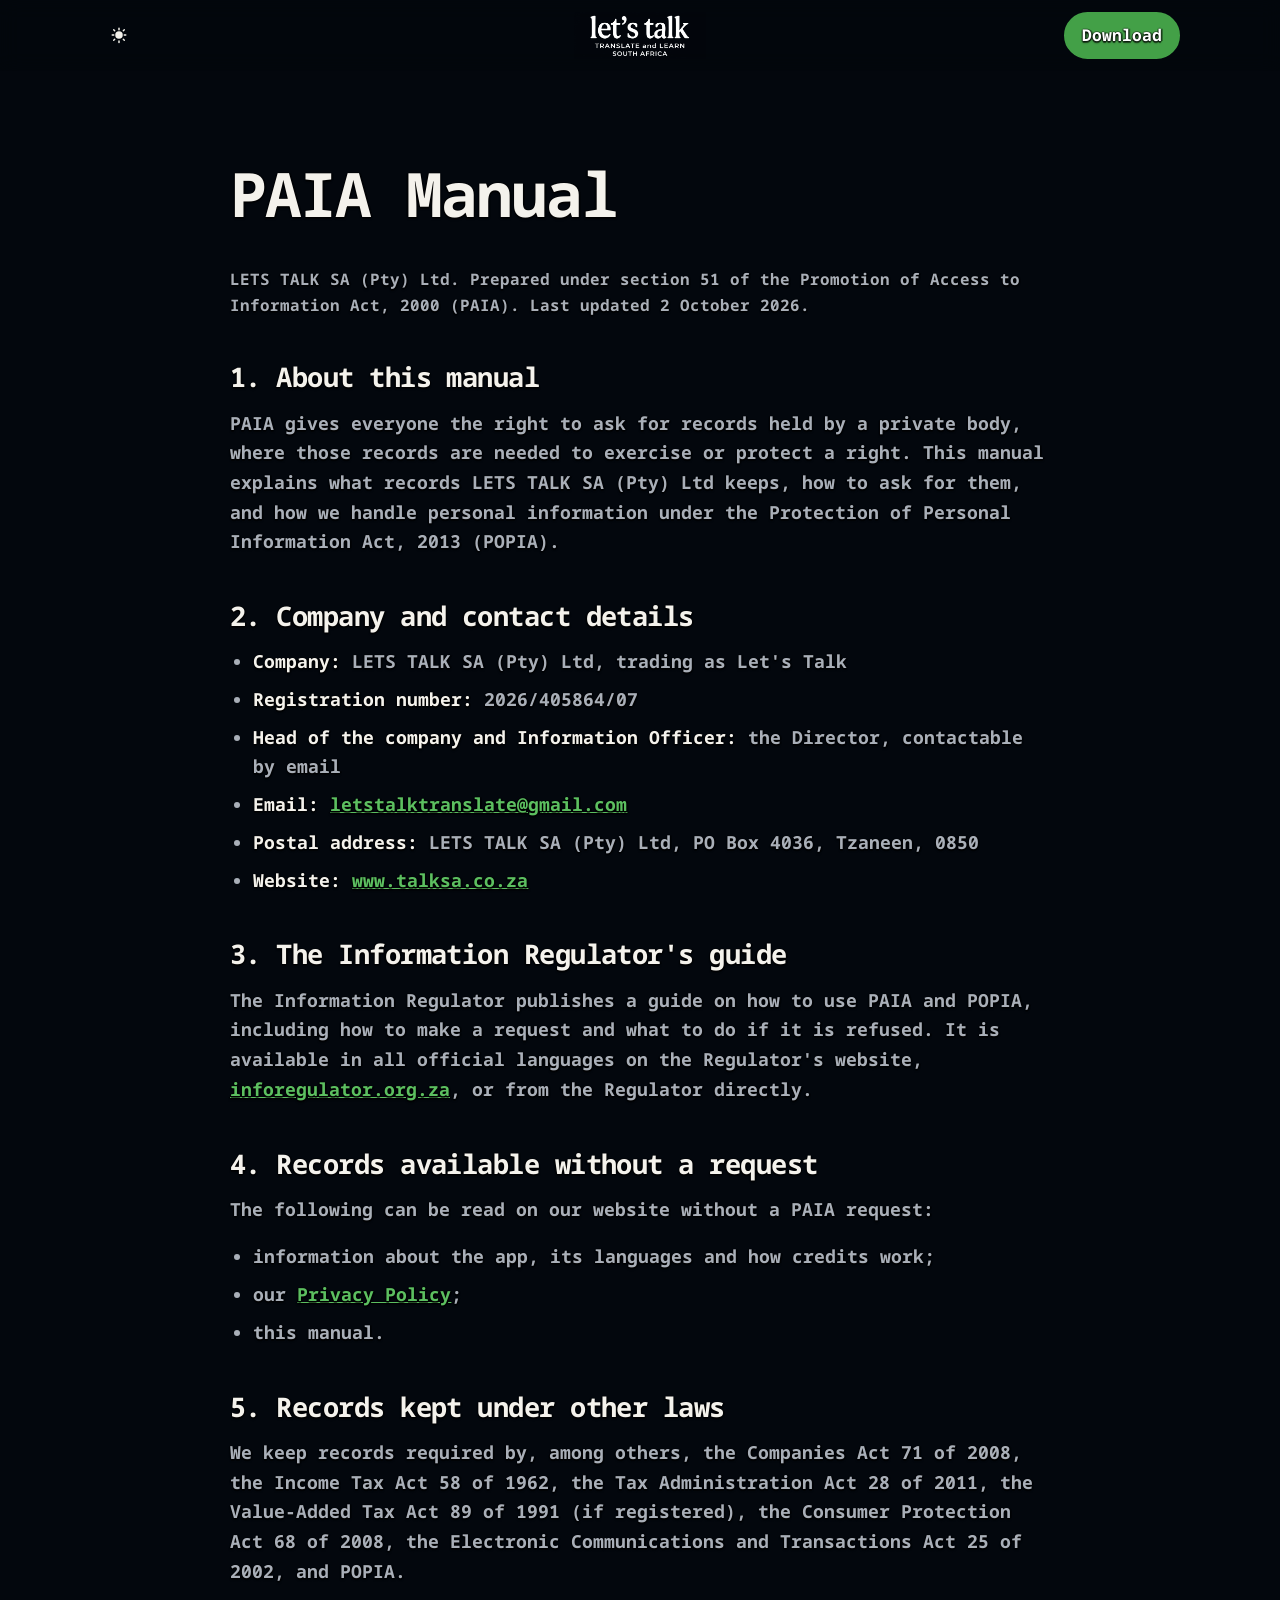
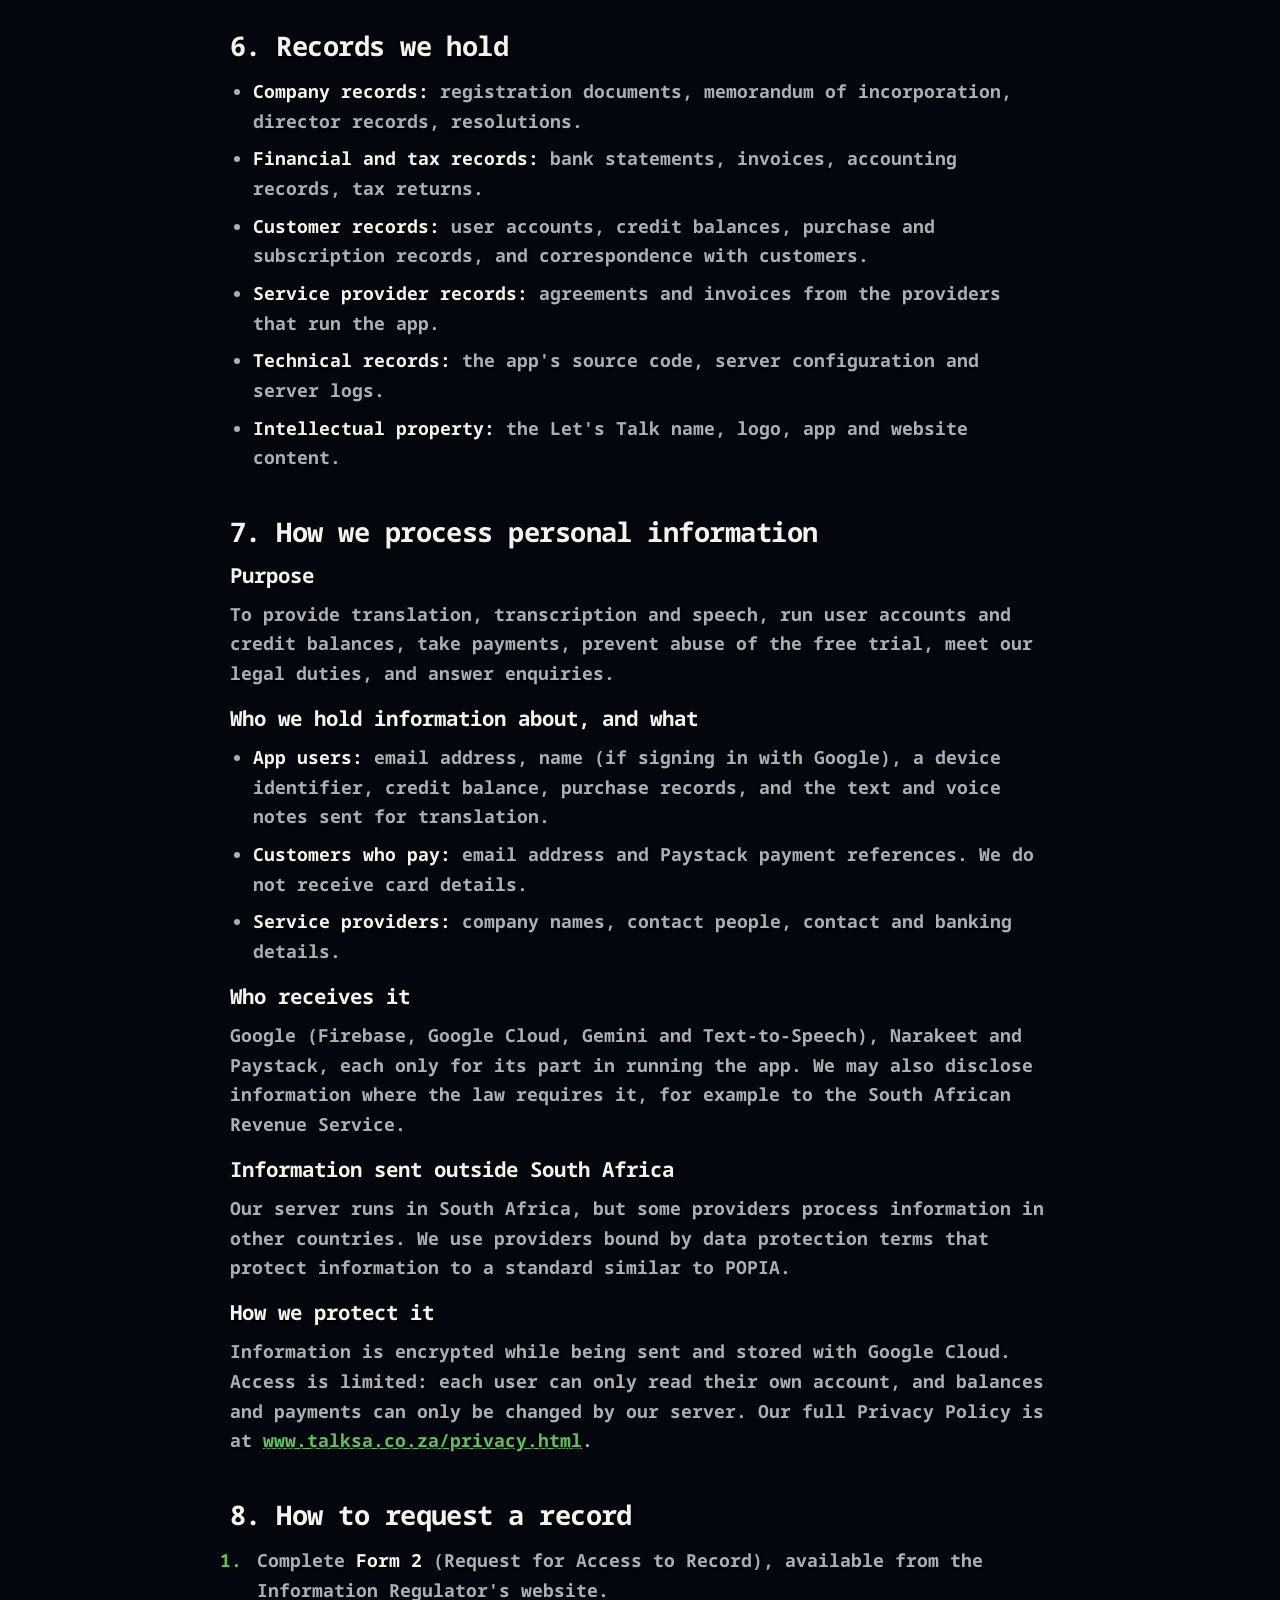
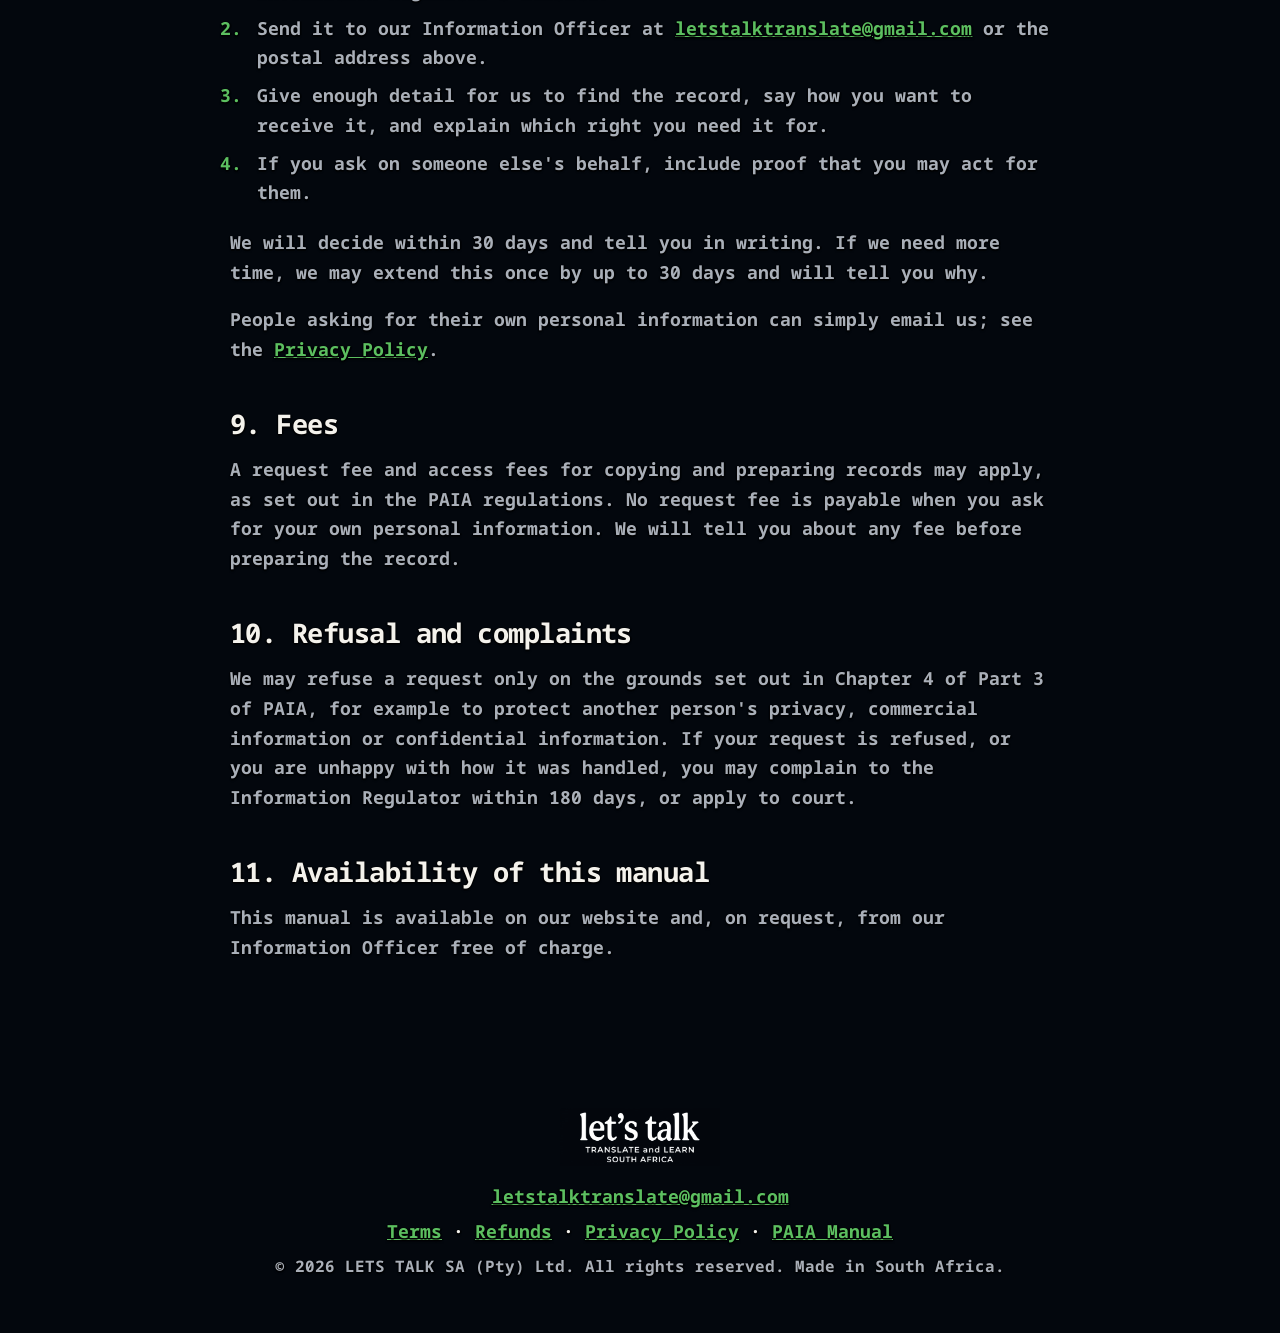
==== commit 66e12efd: "Open in dark mode by default; app language feature; transparent logo The site no longer follows the " ====
--- a/paia.html
+++ b/paia.html
@@ -117,8 +117,7 @@
     (function () {
       var root = document.documentElement;
       var meta = document.querySelector('meta[name="theme-color"]');
-      var media = window.matchMedia("(prefers-color-scheme: light)");
-      function current() { return root.getAttribute("data-theme") || (media.matches ? "light" : "dark"); }
+      function current() { return root.getAttribute("data-theme") || "dark"; }
       function sync() {
         var light = current() === "light";
         if (meta) meta.setAttribute("content", light ? "#f7f5f0" : "#03070d");
@@ -131,7 +130,6 @@
         try { localStorage.setItem("theme", next); } catch (e) {}
         sync();
       });
-      if (media.addEventListener) media.addEventListener("change", sync);
       sync();
     })();
   </script>
--- a/styles.css
+++ b/styles.css
@@ -134,6 +134,7 @@
 
 .split { display: grid; grid-template-columns: repeat(auto-fit, minmax(260px, 1fr)); gap: 32px; margin-top: 48px; }
 .split p { color: var(--muted); }
+.subhead { margin-top: 56px; }
 
 /* Languages */
 .list-title { margin-top: 28px; font-size: 0.85rem; font-weight: 700; letter-spacing: 0.1em; text-transform: uppercase; color: var(--muted); }
@@ -206,23 +207,8 @@
 .policy ul { padding-left: 1.3em; margin: 0 0 1em; }
 .policy li { margin-bottom: 8px; }
 
-/* Light mode, matching the app's light background (#F7F5F0). It follows the
-   device setting unless the visitor picks a theme with the toggle. */
-@media (prefers-color-scheme: light) {
-  :root:not([data-theme="dark"]) {
-  --bg: #f7f5f0;
-  --bg-raised: #ece9e1;
-  --bg-card: #ffffff;
-  --line: #ddd8cc;
-  --text: #14171c;
-  --muted: #555c66;
-  --green-bright: #2e7d32;
-  --link-hover: #1b5e20;
-  --topbar-bg: rgba(247, 245, 240, 0.92);
-  --chip-bg: #ffffff;
-  --chip-text: #14171c;
-  --chip-border: #ddd8cc;  }
-}
+/* Light mode, matching the app's light background (#F7F5F0). The site opens
+   in dark mode; light is used only when the visitor picks it with the toggle. */
 :root[data-theme="light"] {
   --bg: #f7f5f0;
   --bg-raised: #ece9e1;
@@ -238,15 +224,10 @@
   --chip-border: #ddd8cc;}
 :root { color-scheme: dark; }
 :root[data-theme="light"] { color-scheme: light; }
-@media (prefers-color-scheme: light) { :root:not([data-theme="dark"]) { color-scheme: light; } }
 
 .logo-light { display: none !important; }
 :root[data-theme="light"] .logo-dark { display: none !important; }
 :root[data-theme="light"] .logo-light { display: block !important; }
-@media (prefers-color-scheme: light) {
-  :root:not([data-theme="dark"]) .logo-dark { display: none !important; }
-  :root:not([data-theme="dark"]) .logo-light { display: block !important; }
-}
 
 .theme-toggle {
   display: inline-flex;
@@ -267,7 +248,3 @@
 .theme-toggle .icon-moon { display: none; }
 :root[data-theme="light"] .theme-toggle .icon-sun { display: none; }
 :root[data-theme="light"] .theme-toggle .icon-moon { display: block; }
-@media (prefers-color-scheme: light) {
-  :root:not([data-theme="dark"]) .theme-toggle .icon-sun { display: none; }
-  :root:not([data-theme="dark"]) .theme-toggle .icon-moon { display: block; }
-}
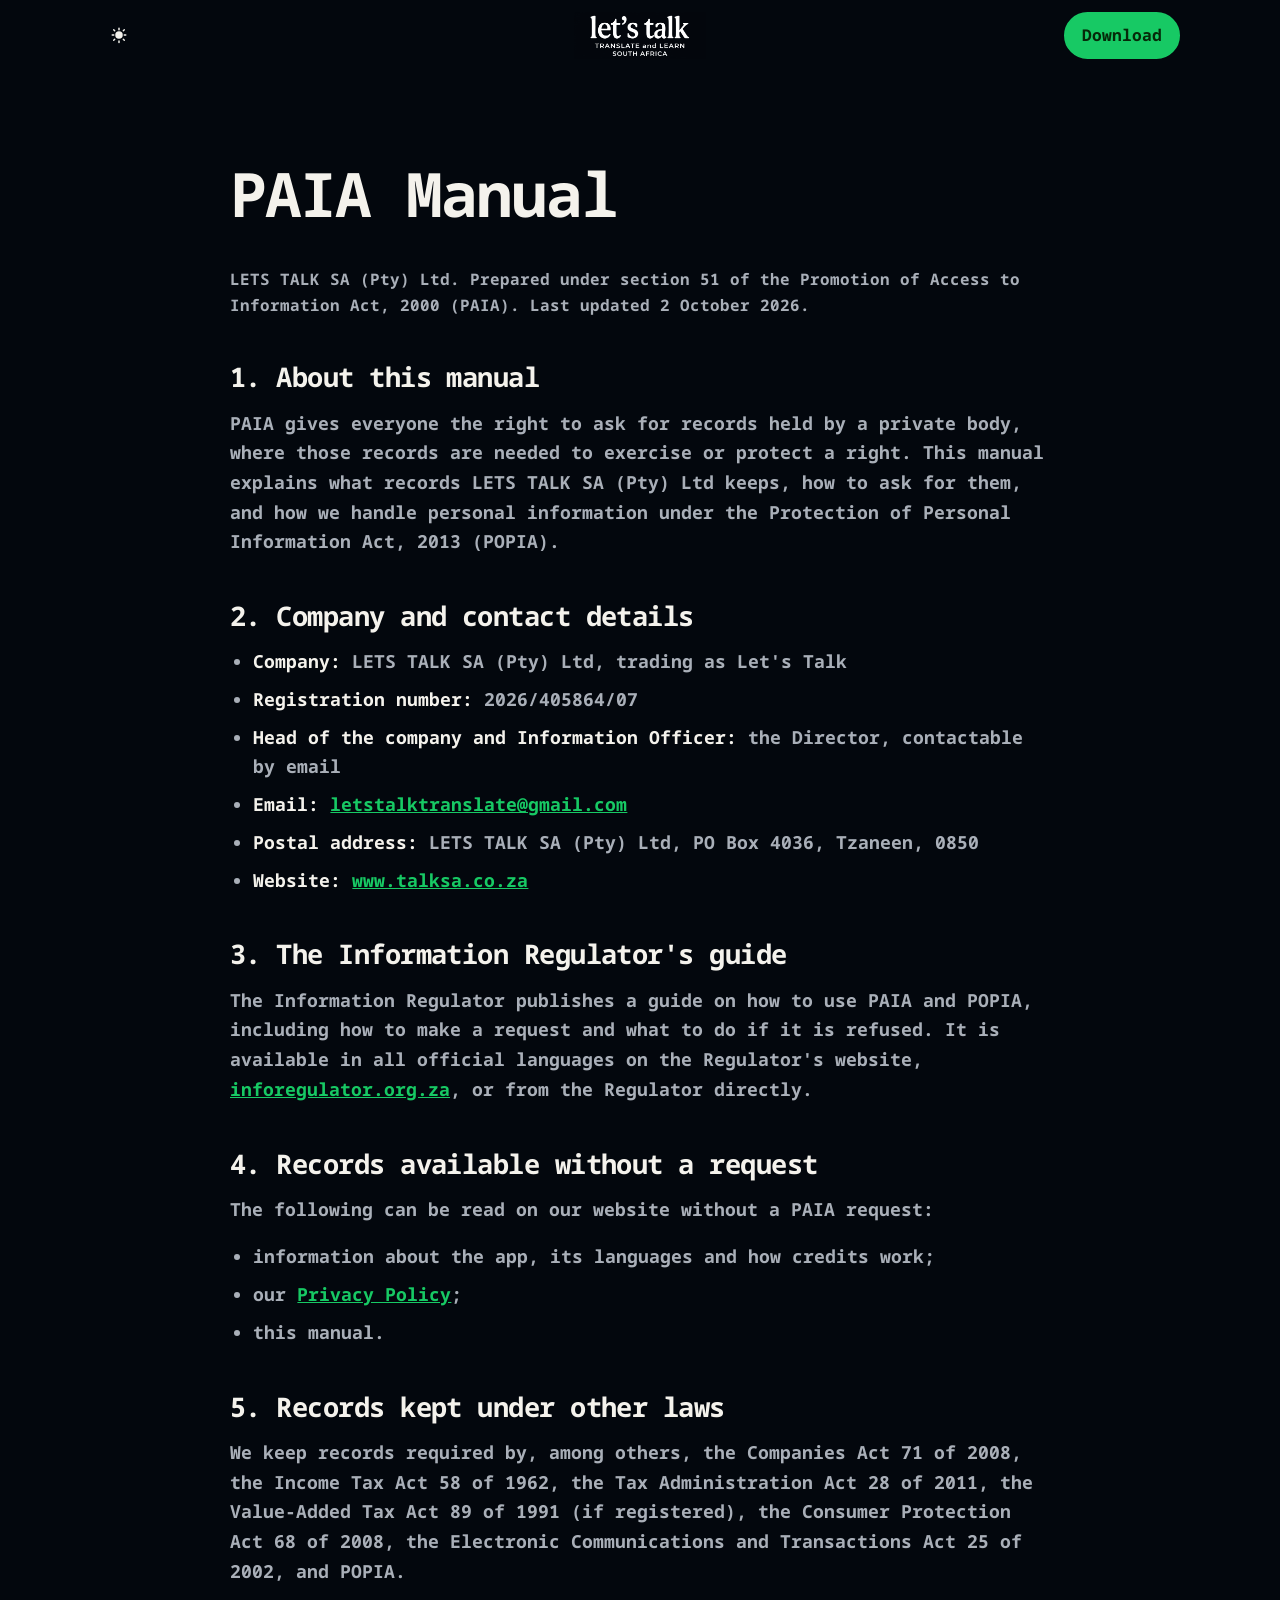
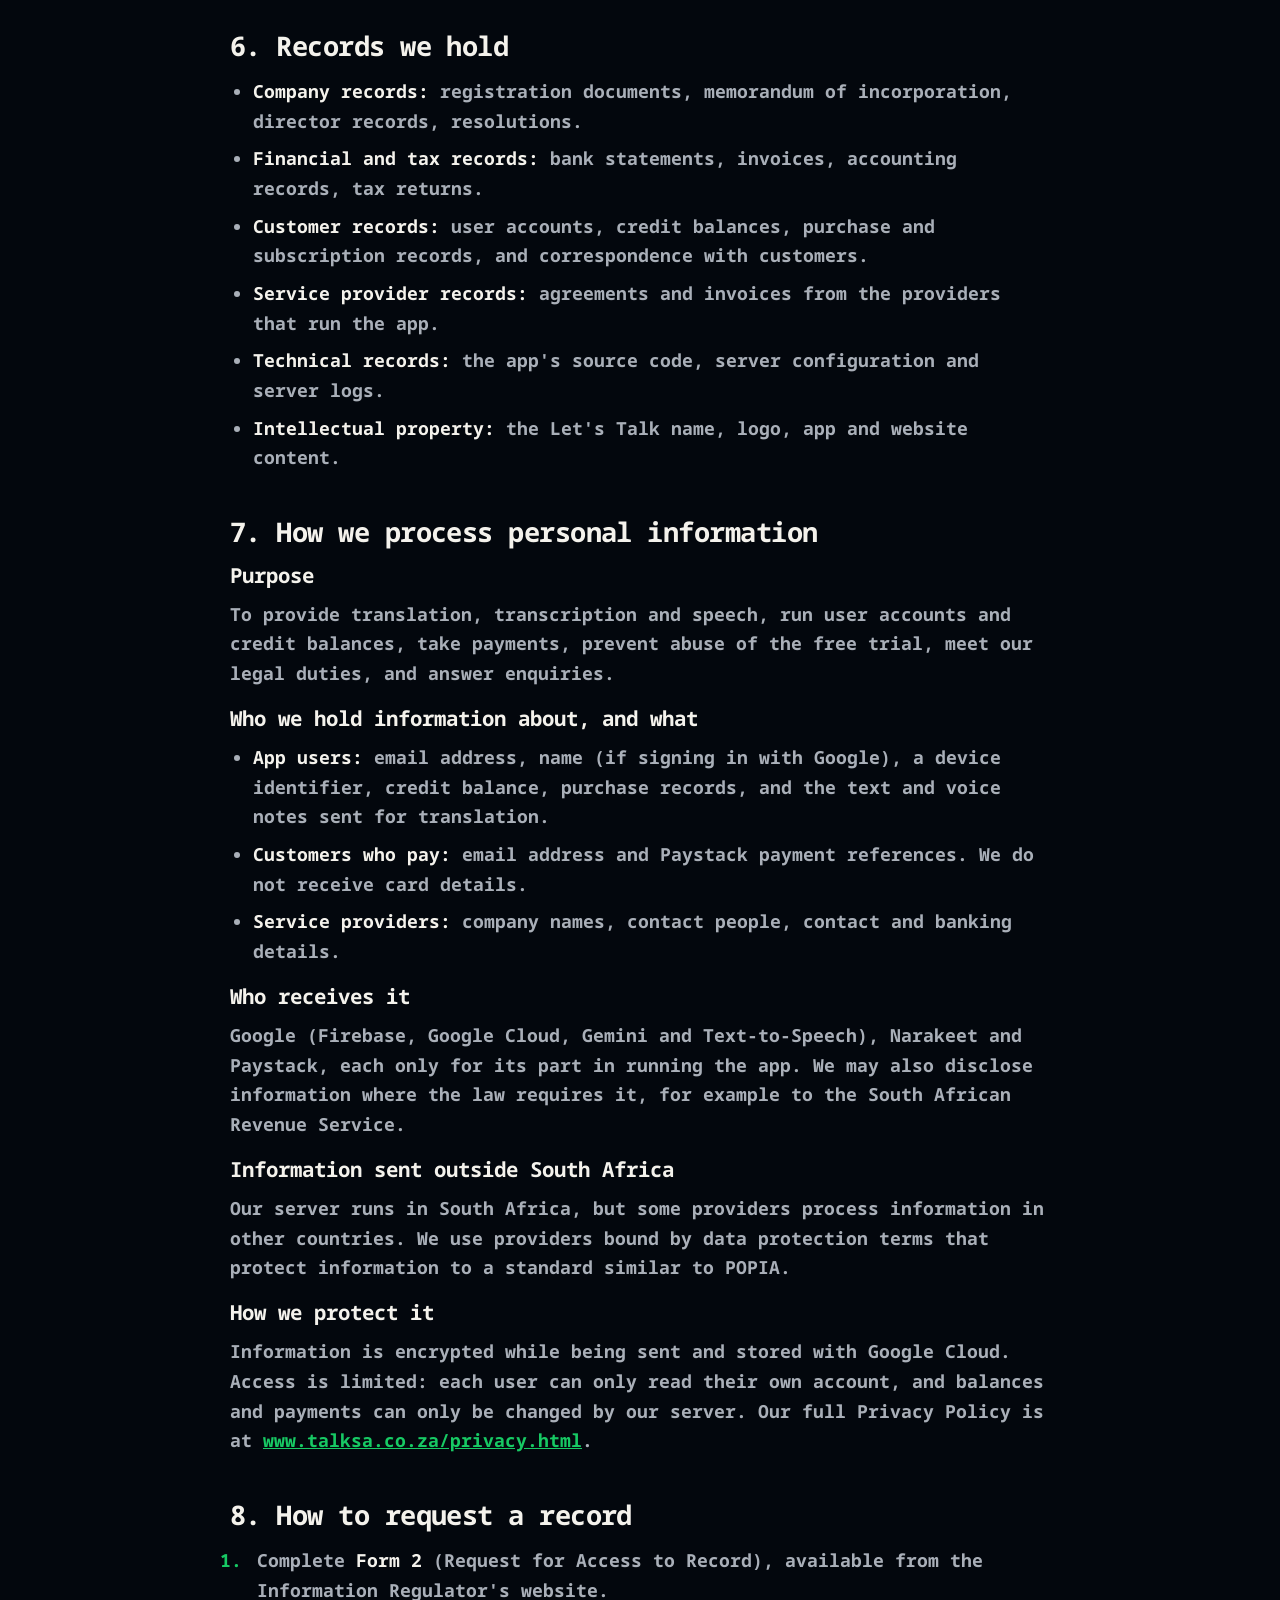
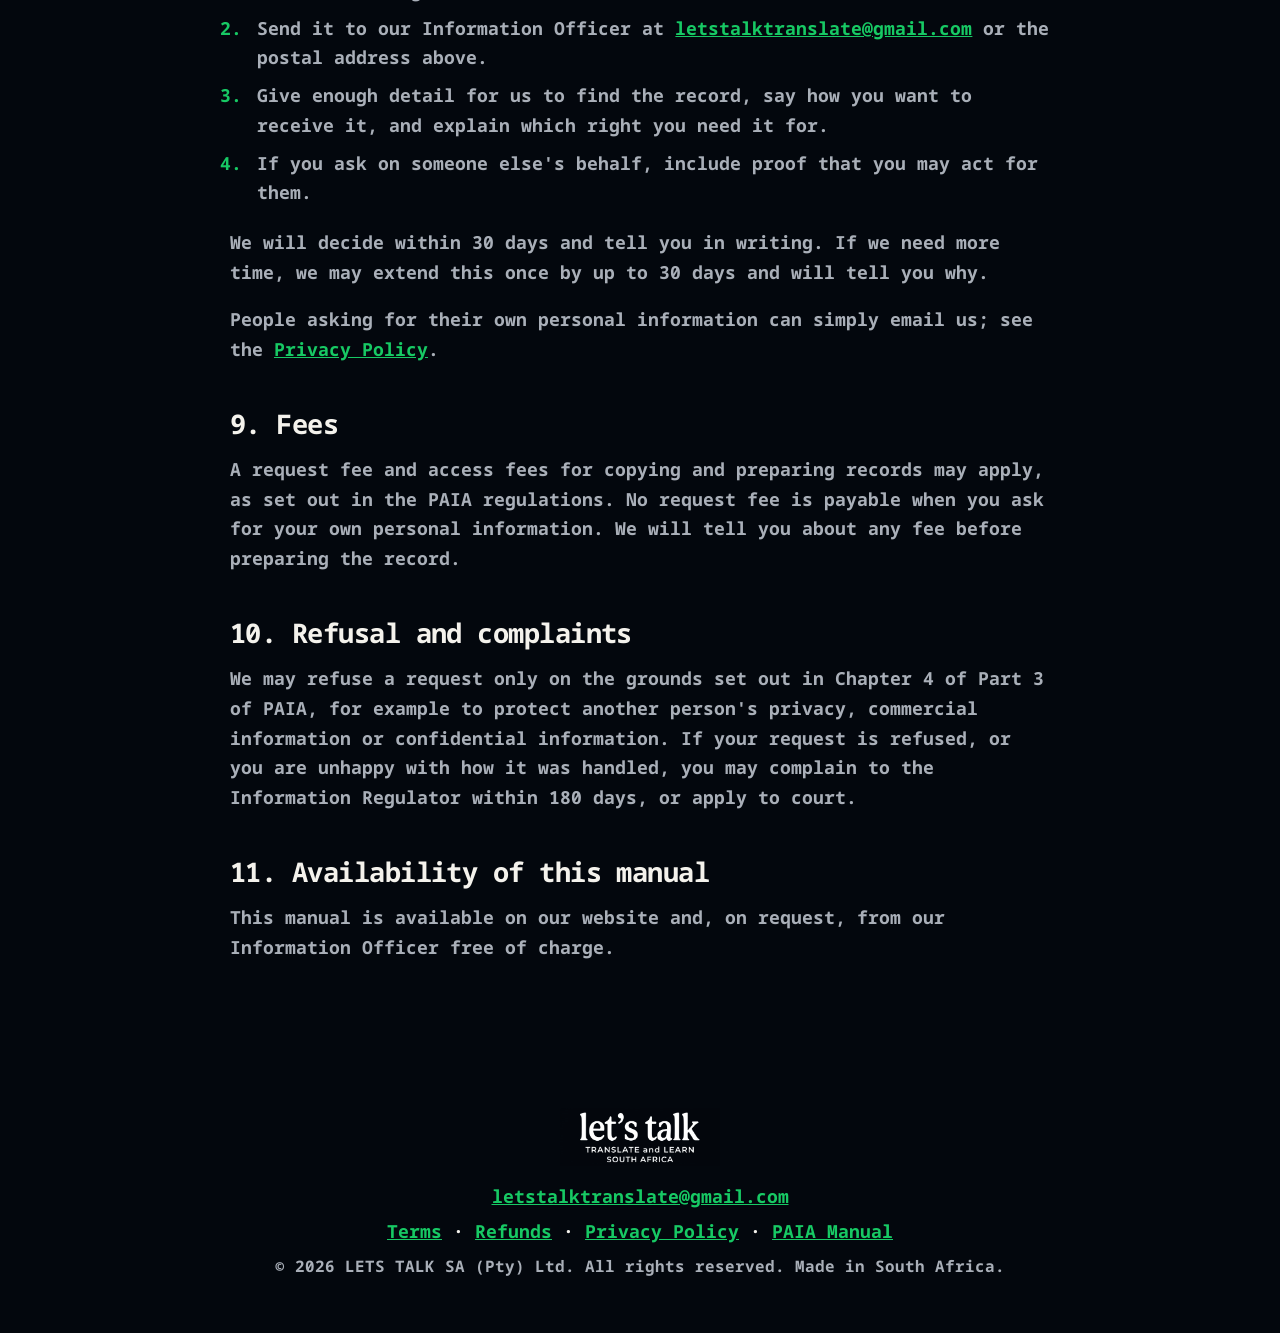
==== commit 4e0ed348: "Dark on first visit; brand green #17C964; no free translations after credits run out; Terms 7 Octobe" ====
--- a/paia.html
+++ b/paia.html
@@ -13,7 +13,7 @@
   <link rel="preconnect" href="https://fonts.gstatic.com" crossorigin>
   <link href="https://fonts.googleapis.com/css2?family=Noto+Sans+Mono:wght@400;500;600;700&display=swap" rel="stylesheet">
   <link rel="stylesheet" href="styles.css">
-  <script>try{var t=localStorage.getItem("theme");if(t==="light"||t==="dark")document.documentElement.setAttribute("data-theme",t);}catch(e){}</script>
+  <script>try{var t=localStorage.getItem("theme_v2");if(t==="light"||t==="dark")document.documentElement.setAttribute("data-theme",t);}catch(e){}</script>
 </head>
 <body>
   <header class="topbar">
@@ -127,7 +127,7 @@
       document.querySelector(".theme-toggle").addEventListener("click", function () {
         var next = current() === "light" ? "dark" : "light";
         root.setAttribute("data-theme", next);
-        try { localStorage.setItem("theme", next); } catch (e) {}
+        try { localStorage.setItem("theme_v2", next); } catch (e) {}
         sync();
       });
       sync();
--- a/styles.css
+++ b/styles.css
@@ -5,12 +5,12 @@
   --line: #262b33;
   --text: #f4f2ec;
   --muted: #a9afb8;
-  --green: #43a047;
-  --green-bright: #5cbf60;
+  --green: #17C964;
+  --green-bright: #17C964;
   --green-ink: #062a09;
   --cream: #f7f5f0;
-  --link-hover: #7fd682;
-  --topbar-bg: rgba(3, 7, 13, 0.92);
+  --link-hover: #17C964;
+  --topbar-bg: #03070d;
   --chip-bg: var(--cream);
   --chip-text: #1b1b1b;
   --chip-border: transparent;
@@ -18,11 +18,6 @@
   --max: 1080px;
   /* The app's own font: Android's monospace (Droid Sans Mono, now Noto Sans Mono). */
   --font: "Noto Sans Mono", "Droid Sans Mono", ui-monospace, "Cascadia Mono", Menlo, Consolas, monospace;
-  /* The same seven shadows the app draws around its text. */
-  --app-outline: 1.5px 0 0 rgba(0, 0, 0, 0.4), -1.5px 0 0 rgba(0, 0, 0, 0.4),
-    0 1.5px 0 rgba(0, 0, 0, 0.4), 0 -1px 0 rgba(0, 0, 0, 0.3),
-    1px 1px 0 rgba(0, 0, 0, 0.33), -1px 1px 0 rgba(0, 0, 0, 0.33),
-    0 2px 2px rgba(0, 0, 0, 0.4);
 }
 
 * { box-sizing: border-box; }
@@ -36,9 +31,8 @@
   color: var(--text);
   font-family: var(--font);
   font-size: 1rem;
-  /* The app's default text: bold monospace with a thin dark outline. */
-  font-weight: 700;
-  text-shadow: var(--app-outline);
+  /* The app's default text: bold monospace, no shadow. */
+  font-weight: 700;
   line-height: 1.65;
   -webkit-font-smoothing: antialiased;
 }
@@ -65,7 +59,6 @@
   gap: 16px;
   padding: 12px max(16px, calc((100vw - var(--max)) / 2));
   background: var(--topbar-bg);
-  backdrop-filter: blur(10px);
 }
 .topbar { position: sticky; }
 .topbar .theme-toggle, .topbar-left { justify-self: start; }
@@ -88,13 +81,13 @@
   padding: 14px 24px;
   border-radius: 999px;
   background: var(--green);
-  color: #fff;
+  color: var(--green-ink);
   font-weight: 700;
   text-decoration: none;
   border: 2px solid var(--green);
   transition: background 0.15s, border-color 0.15s, transform 0.15s;
 }
-.btn:hover { background: var(--green-bright); border-color: var(--green-bright); color: #fff; transform: translateY(-1px); }
+.btn:hover { background: var(--green-bright); border-color: var(--green-bright); color: var(--green-ink); transform: translateY(-1px); }
 .btn:focus-visible, a:focus-visible, summary:focus-visible { outline: 3px solid var(--green-bright); outline-offset: 3px; }
 .btn-small { padding: 8px 16px; font-size: 0.9rem; }
 .btn-large { padding: 18px 32px; font-size: 1.1rem; }
@@ -216,9 +209,9 @@
   --line: #ddd8cc;
   --text: #14171c;
   --muted: #555c66;
-  --green-bright: #2e7d32;
-  --link-hover: #1b5e20;
-  --topbar-bg: rgba(247, 245, 240, 0.92);
+  --green-bright: #17C964;
+  --link-hover: #17C964;
+  --topbar-bg: #f7f5f0;
   --chip-bg: #ffffff;
   --chip-text: #14171c;
   --chip-border: #ddd8cc;}
@@ -240,9 +233,11 @@
   background: transparent;
   color: var(--text);
   cursor: pointer;
-}
-.theme-toggle:hover { color: var(--green-bright); }
-.theme-toggle:focus-visible { outline: 3px solid var(--green-bright); outline-offset: 3px; }
+  -webkit-tap-highlight-color: transparent;
+}
+/* No hover colour on phones: a tap would leave it stuck. */
+@media (hover: hover) { .theme-toggle:hover { color: var(--muted); } }
+.theme-toggle:focus-visible { outline: 3px solid currentColor; outline-offset: 3px; }
 .theme-toggle svg { width: 18px; height: 18px; fill: currentColor; }
 /* The icon shows the theme you would switch to: a sun in dark mode, a moon in light. */
 .theme-toggle .icon-moon { display: none; }
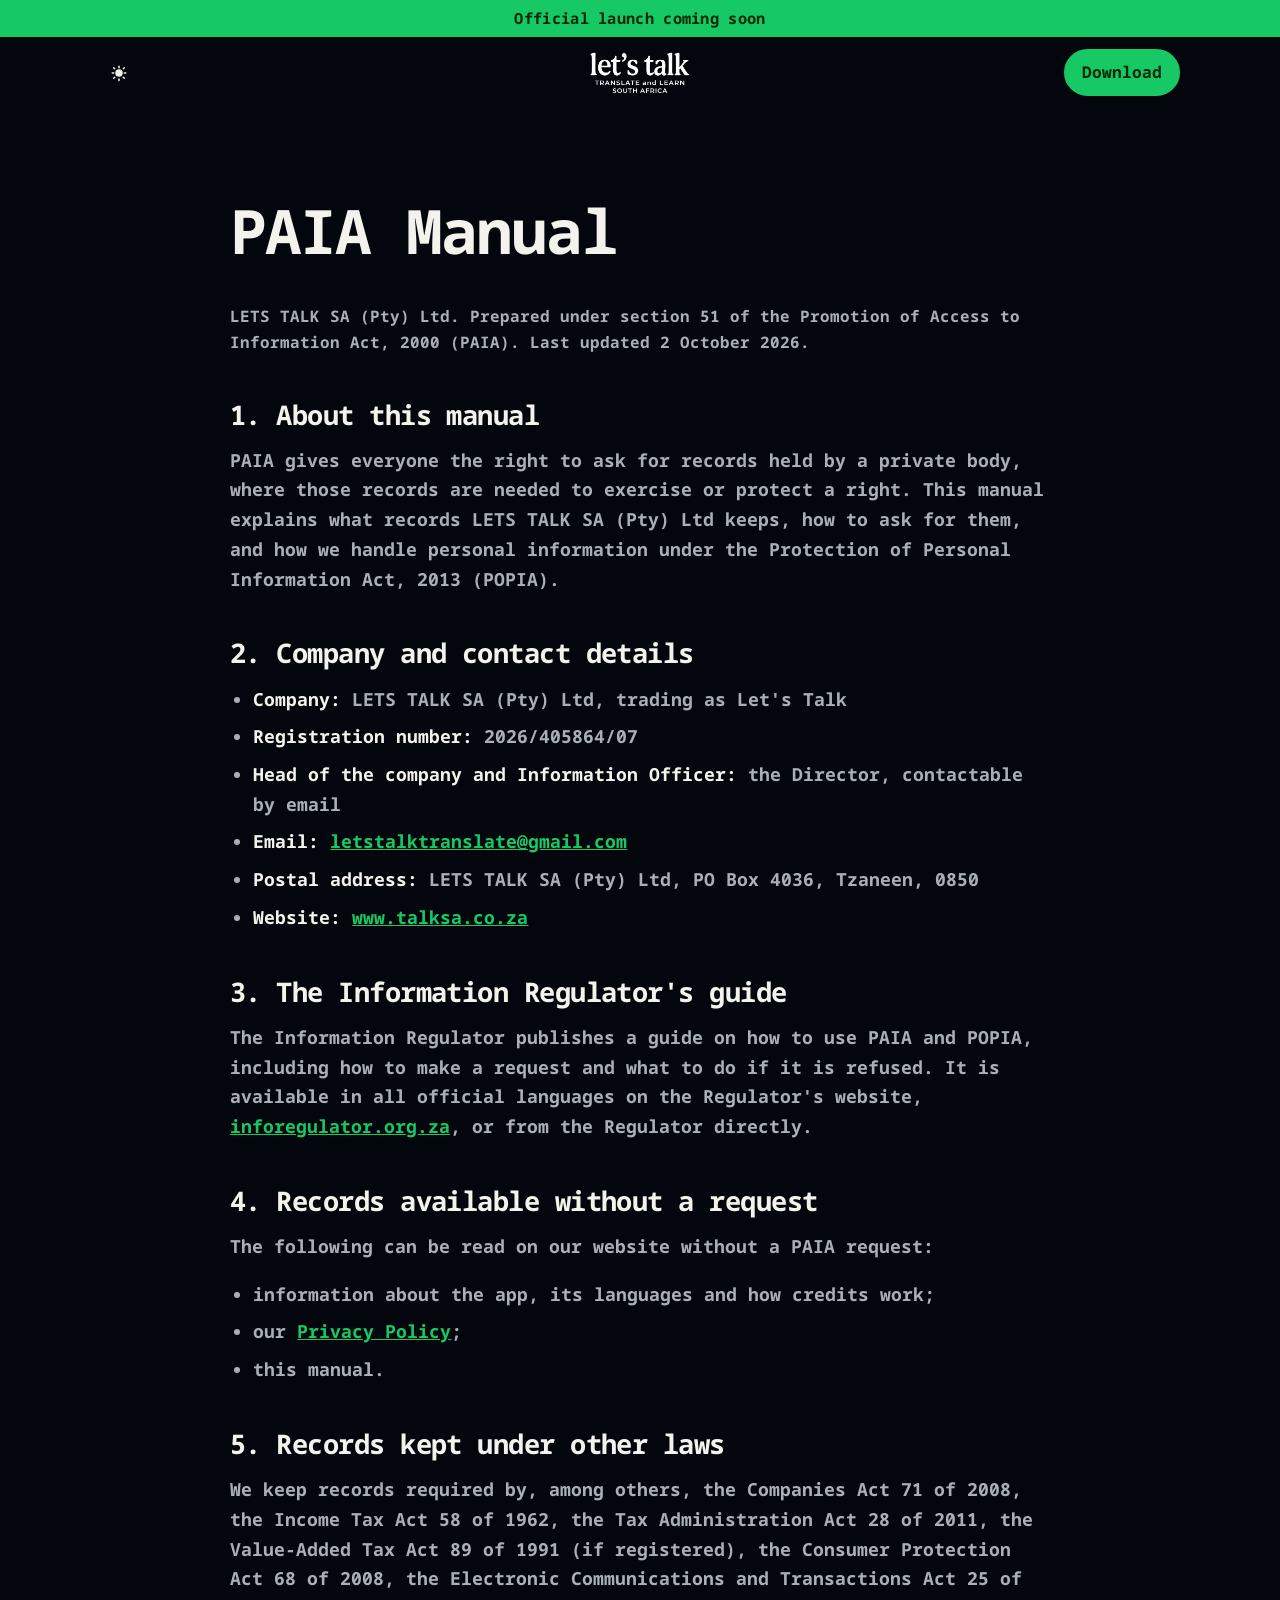
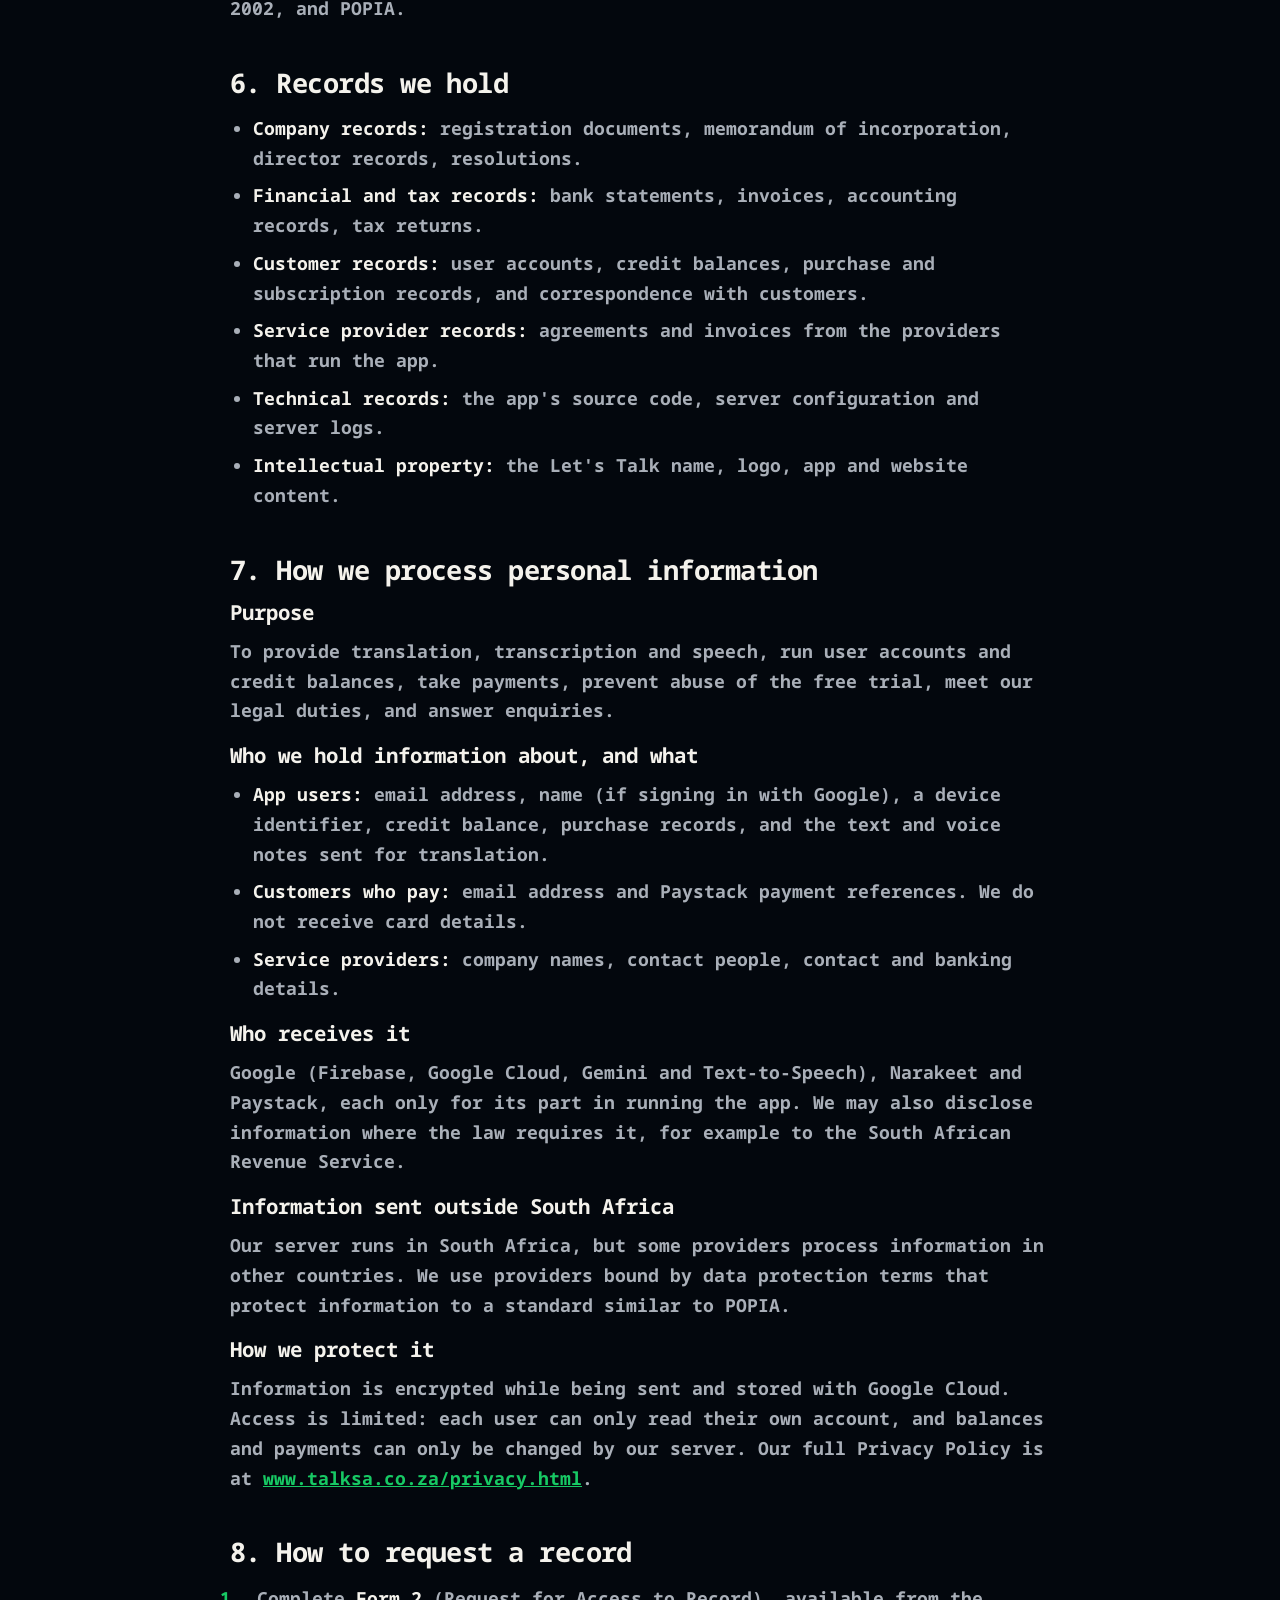
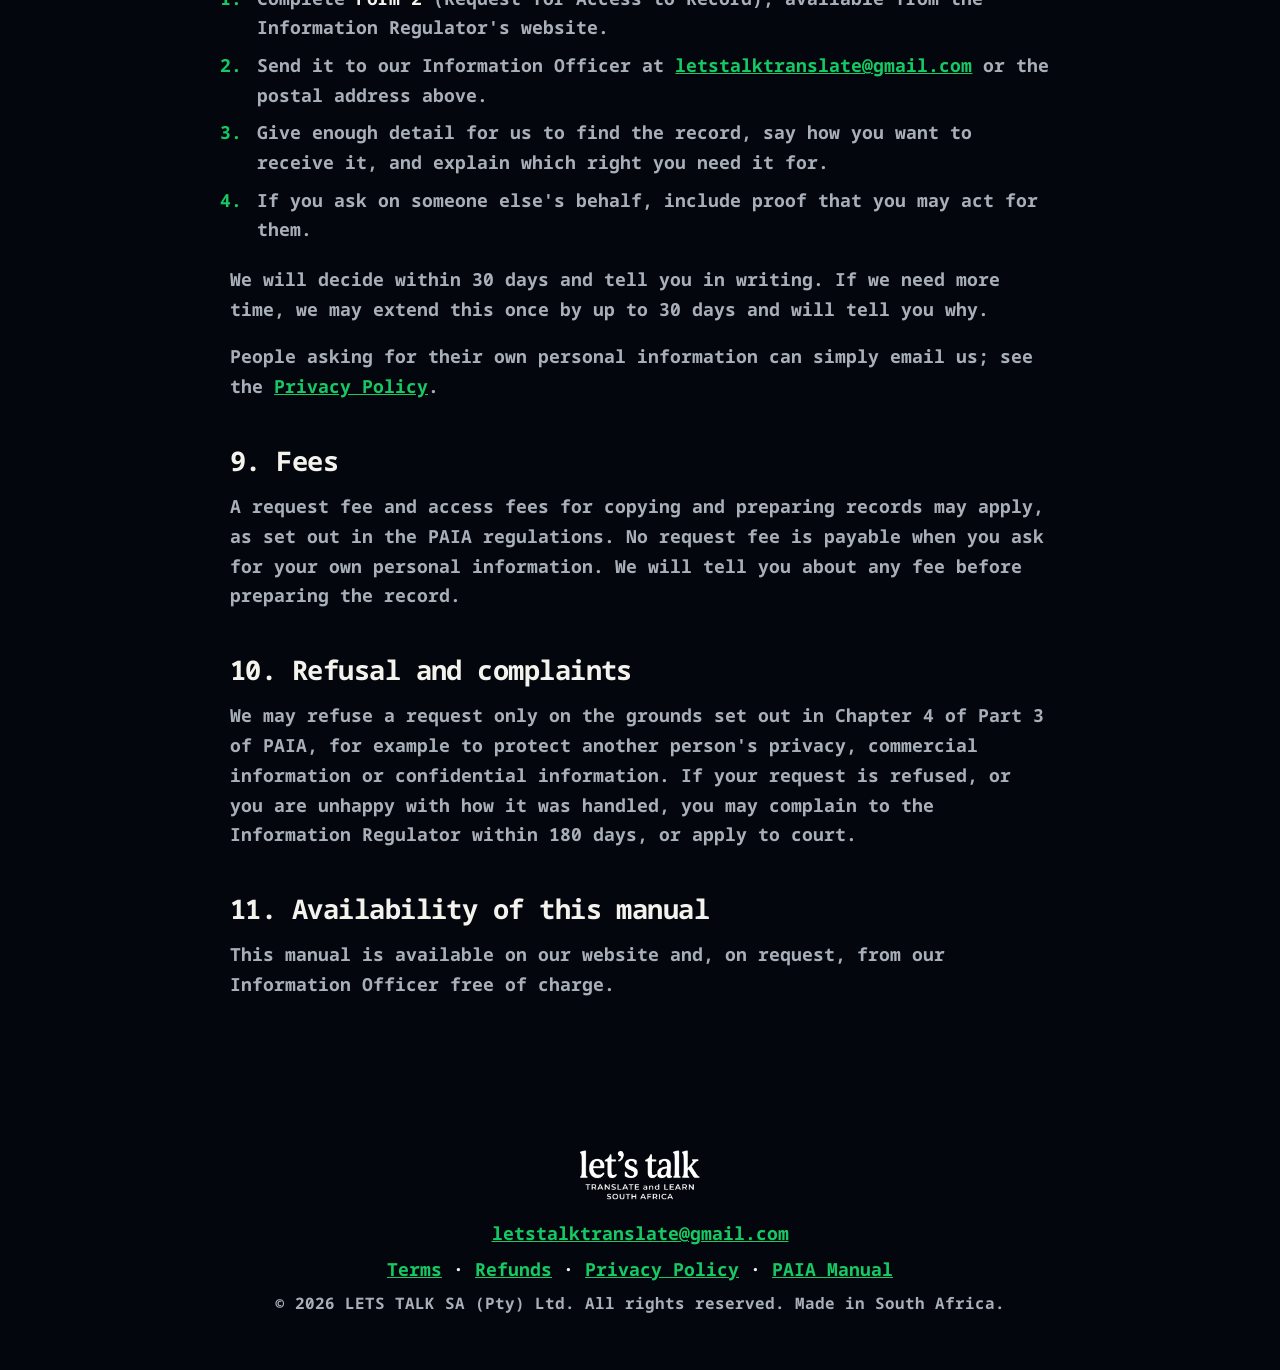
==== commit 22e315a5: "Add 'Official launch coming soon' banner above the header Co-Authored-By: Claude Opus 5.5 <noreply@a" ====
--- a/paia.html
+++ b/paia.html
@@ -16,6 +16,7 @@
   <script>try{var t=localStorage.getItem("theme_v2");if(t==="light"||t==="dark")document.documentElement.setAttribute("data-theme",t);}catch(e){}</script>
 </head>
 <body>
+  <div class="launch-banner">Official launch coming soon</div>
   <header class="topbar">
     <button class="theme-toggle" type="button" aria-label="Switch between light and dark mode" title="Light or dark mode">
       <svg class="icon-moon" viewBox="0 0 24 24" aria-hidden="true"><path d="M21 14.5A9 9 0 0 1 9.5 3a9 9 0 1 0 11.5 11.5Z"/></svg>
--- a/styles.css
+++ b/styles.css
@@ -49,6 +49,17 @@
 p { margin: 0 0 1em; }
 
 /* Top bar */
+/* Strip above the header. Scrolls away; the header stays sticky. */
+.launch-banner {
+  padding: 6px 16px;
+  background: var(--green);
+  color: var(--green-ink);
+  font-size: 0.85rem;
+  font-weight: 700;
+  text-align: center;
+  letter-spacing: 0.02em;
+}
+
 .topbar {
   position: sticky;
   top: 0;
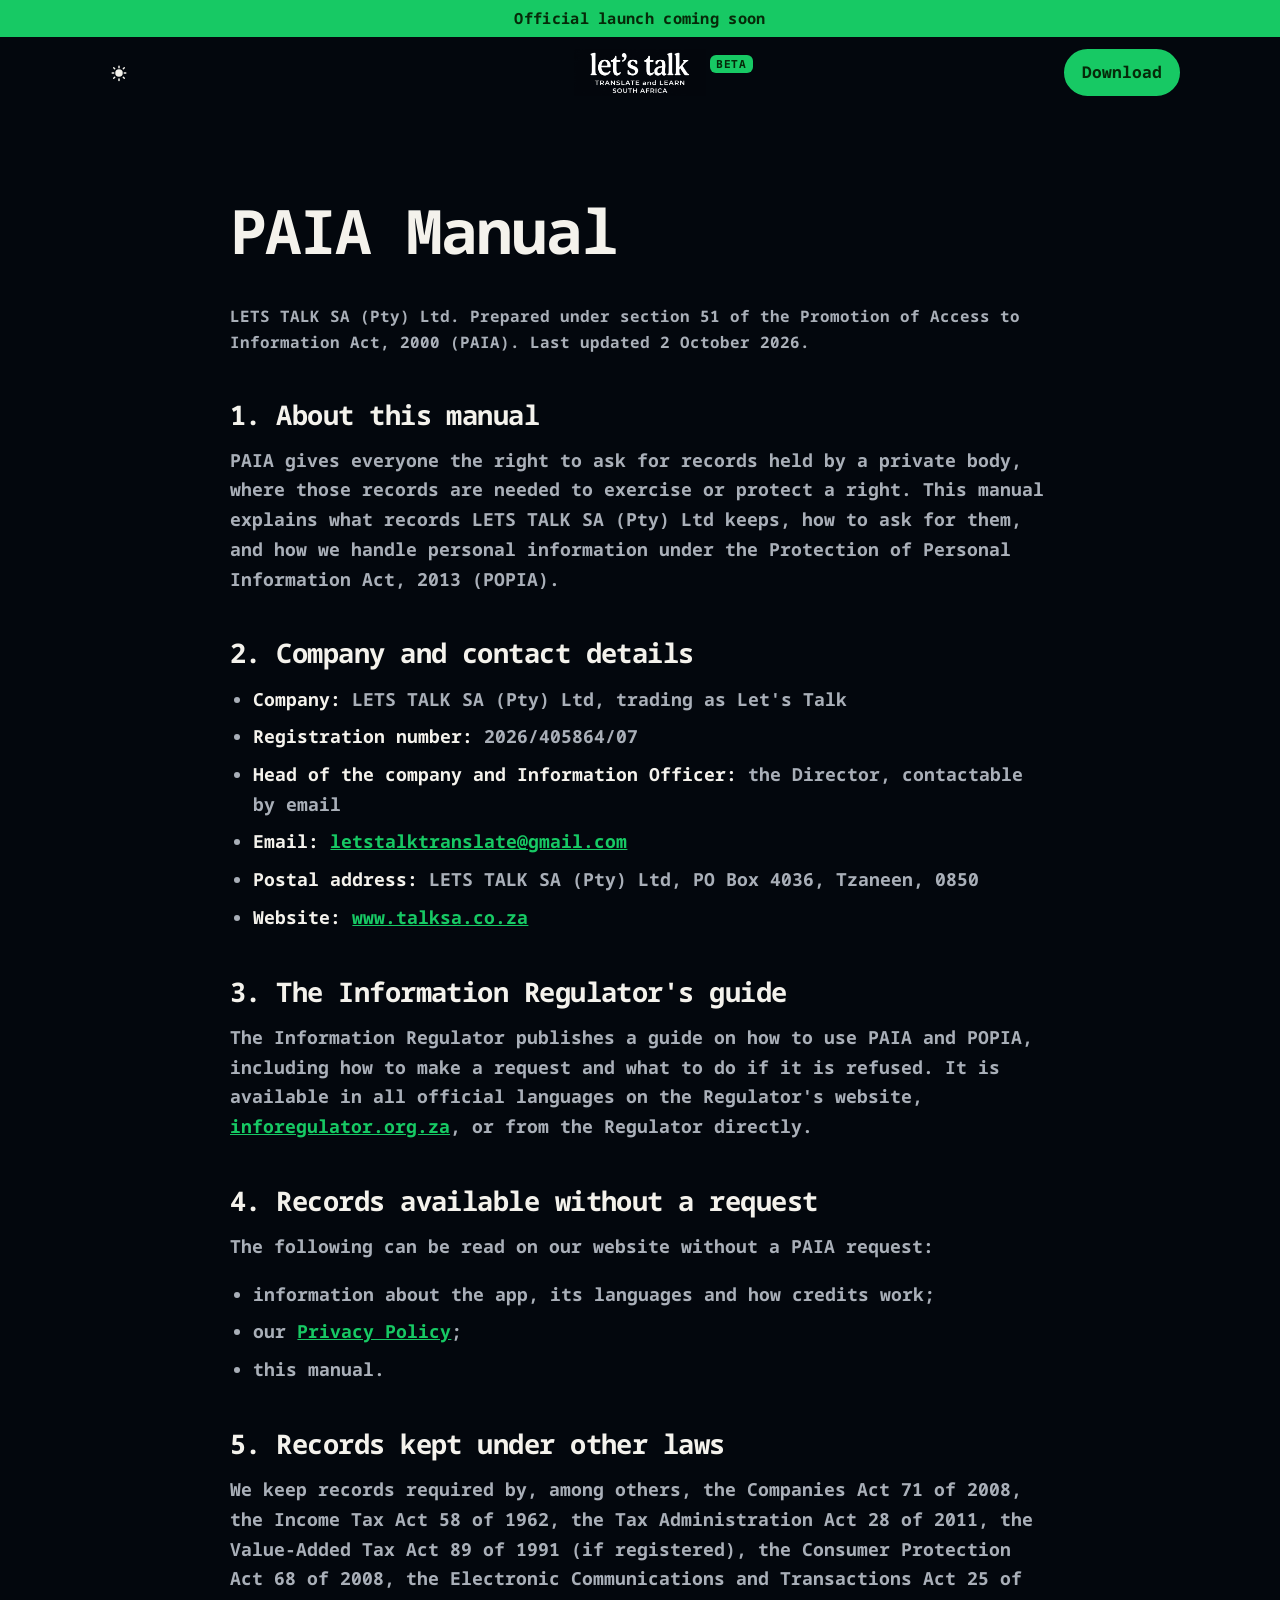
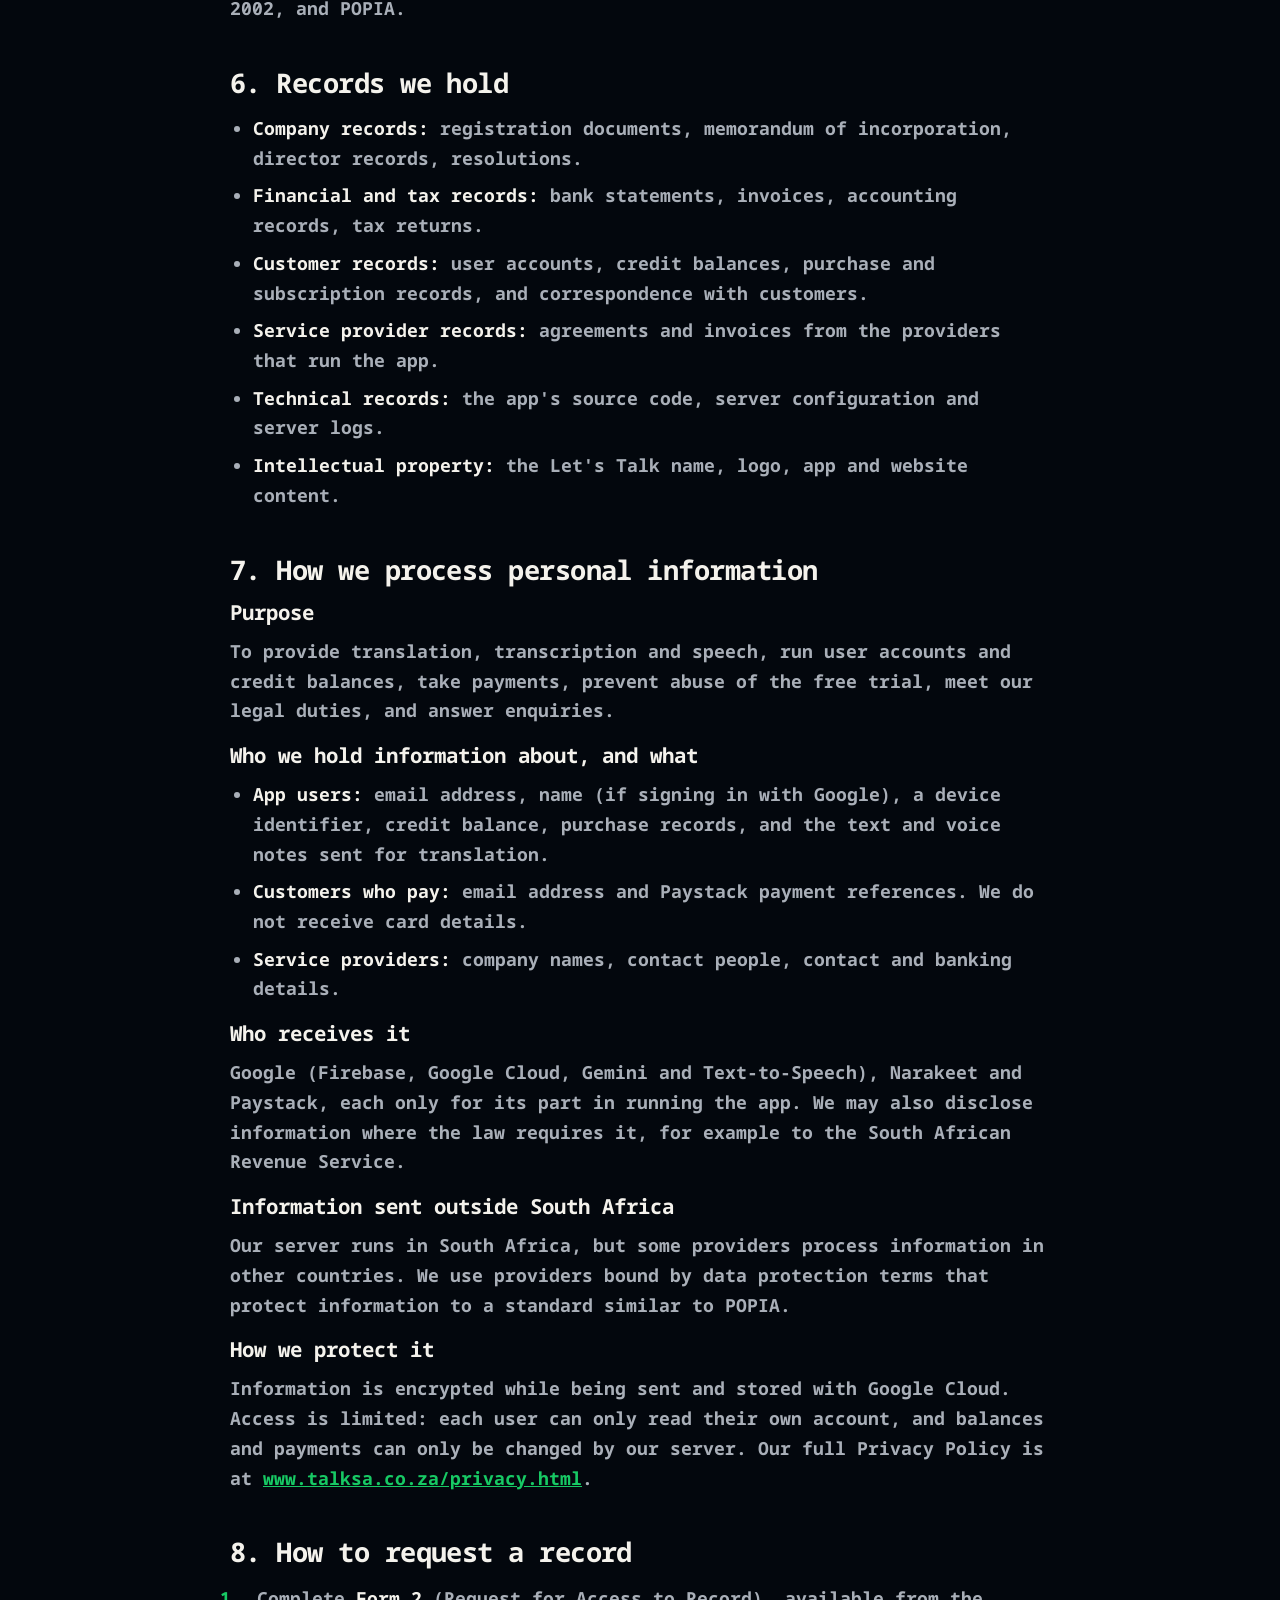
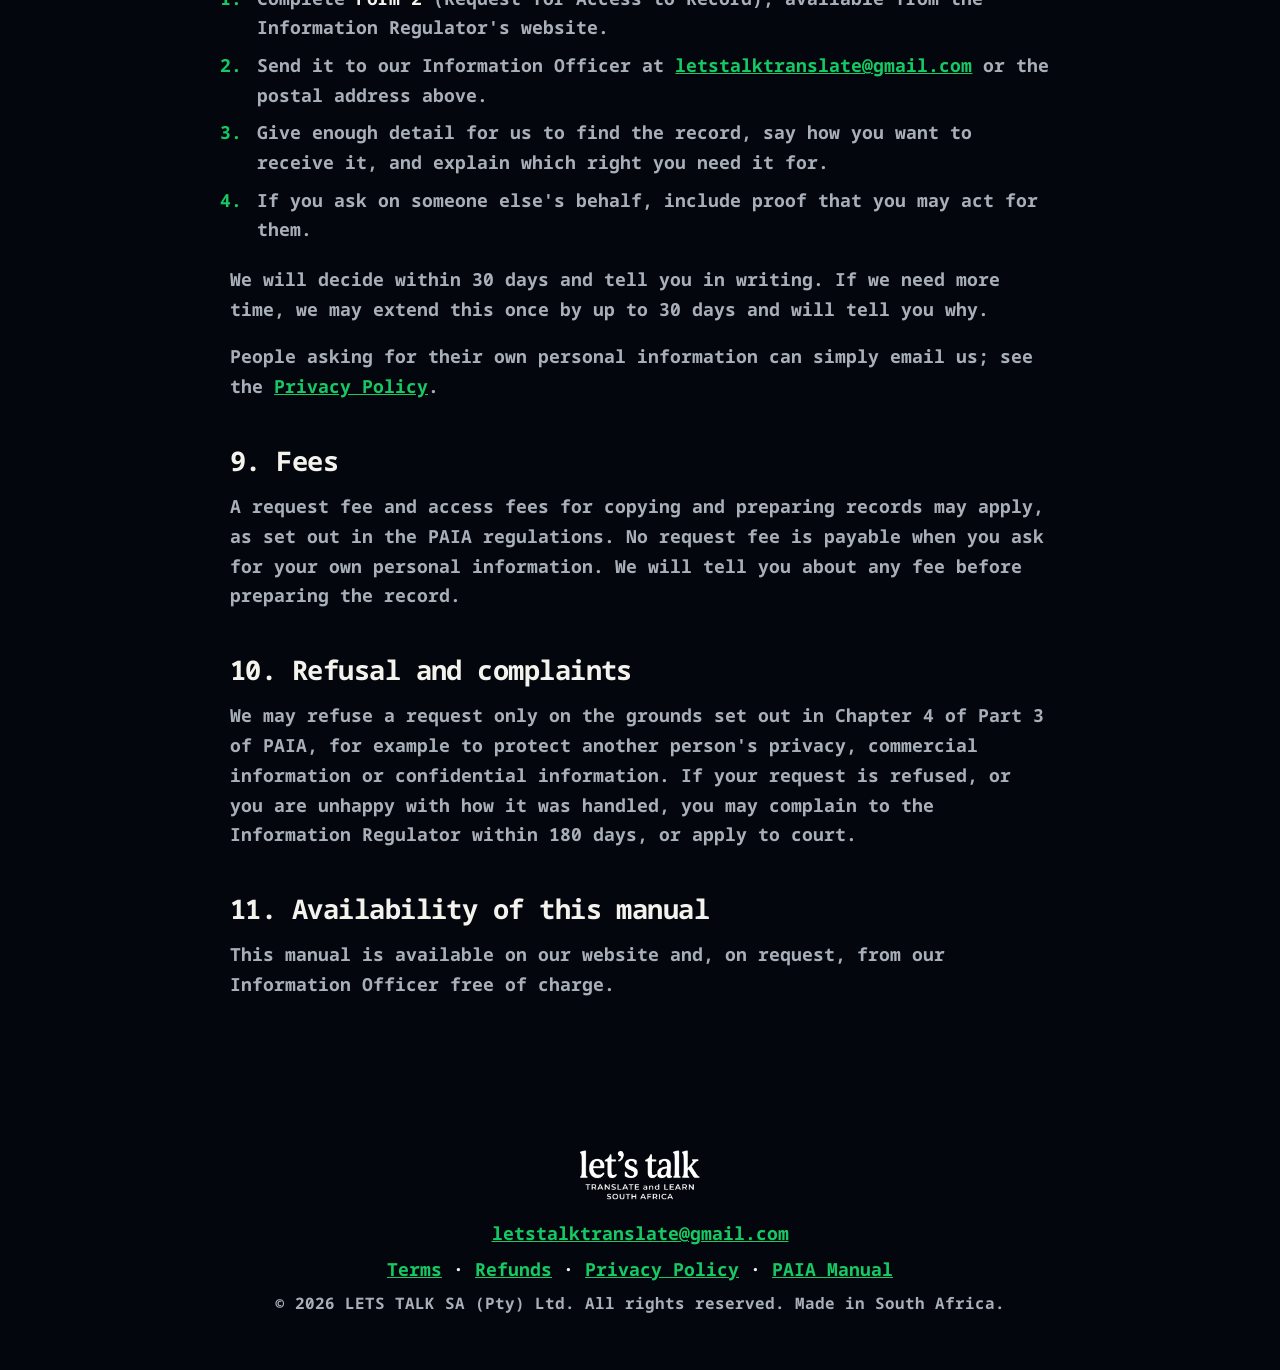
==== commit a318e6df: "Beta tag beside the logo on every page Co-Authored-By: Claude Opus 5.5 <noreply@anthropic.com>" ====
--- a/paia.html
+++ b/paia.html
@@ -22,7 +22,7 @@
       <svg class="icon-moon" viewBox="0 0 24 24" aria-hidden="true"><path d="M21 14.5A9 9 0 0 1 9.5 3a9 9 0 1 0 11.5 11.5Z"/></svg>
       <svg class="icon-sun" viewBox="0 0 24 24" aria-hidden="true"><path d="M12 7a5 5 0 1 0 0 10 5 5 0 0 0 0-10Zm0-5a1 1 0 0 1 1 1v2a1 1 0 1 1-2 0V3a1 1 0 0 1 1-1Zm0 17a1 1 0 0 1 1 1v2a1 1 0 1 1-2 0v-2a1 1 0 0 1 1-1ZM3 11h2a1 1 0 1 1 0 2H3a1 1 0 1 1 0-2Zm16 0h2a1 1 0 1 1 0 2h-2a1 1 0 1 1 0-2ZM5.6 4.2l1.4 1.4a1 1 0 0 1-1.4 1.4L4.2 5.6a1 1 0 0 1 1.4-1.4Zm12.8 12.8 1.4 1.4a1 1 0 0 1-1.4 1.4l-1.4-1.4a1 1 0 0 1 1.4-1.4ZM4.2 18.4l1.4-1.4a1 1 0 0 1 1.4 1.4l-1.4 1.4a1 1 0 0 1-1.4-1.4ZM17 5.6l1.4-1.4a1 1 0 0 1 1.4 1.4L18.4 7A1 1 0 0 1 17 5.6Z"/></svg>
     </button>
-    <a class="topbar-logo" href="./" aria-label="Let's Talk home"><img class="logo-dark" src="assets/logo.png" alt="let's talk - translate and learn South Africa" width="1024" height="366"><img class="logo-light" src="assets/logo-light.png" alt="let's talk - translate and learn South Africa" width="1024" height="366"></a>
+    <a class="topbar-logo" href="./" aria-label="Let's Talk home"><img class="logo-dark" src="assets/logo.png" alt="let's talk - translate and learn South Africa" width="1024" height="366"><img class="logo-light" src="assets/logo-light.png" alt="let's talk - translate and learn South Africa" width="1024" height="366"><span class="beta-tag">Beta</span></a>
     <nav class="topbar-nav" aria-label="Sections">
       <a class="btn btn-small" href="./#download">Download</a>
     </nav>
--- a/styles.css
+++ b/styles.css
@@ -79,6 +79,21 @@
 /* Exactly in the middle, however wide the links on the right are. */
 .topbar-logo { position: absolute; left: 50%; transform: translateX(-50%); }
 .topbar-logo img { width: 132px; }
+/* Until the official launch the site and app are a beta. */
+.beta-tag {
+  position: absolute;
+  left: calc(100% + 4px);
+  top: 6px;
+  padding: 1px 6px;
+  border-radius: 6px;
+  background: var(--green);
+  color: var(--green-ink);
+  font-size: 0.62rem;
+  font-weight: 700;
+  letter-spacing: 0.06em;
+  text-transform: uppercase;
+  line-height: 1.4;
+}
 .topbar-nav { justify-self: end; display: flex; align-items: center; gap: 22px; font-size: 0.92rem; font-weight: 700; }
 .topbar-nav a:not(.btn) { color: var(--muted); text-decoration: none; }
 .topbar-nav a:not(.btn):hover { color: var(--text); }
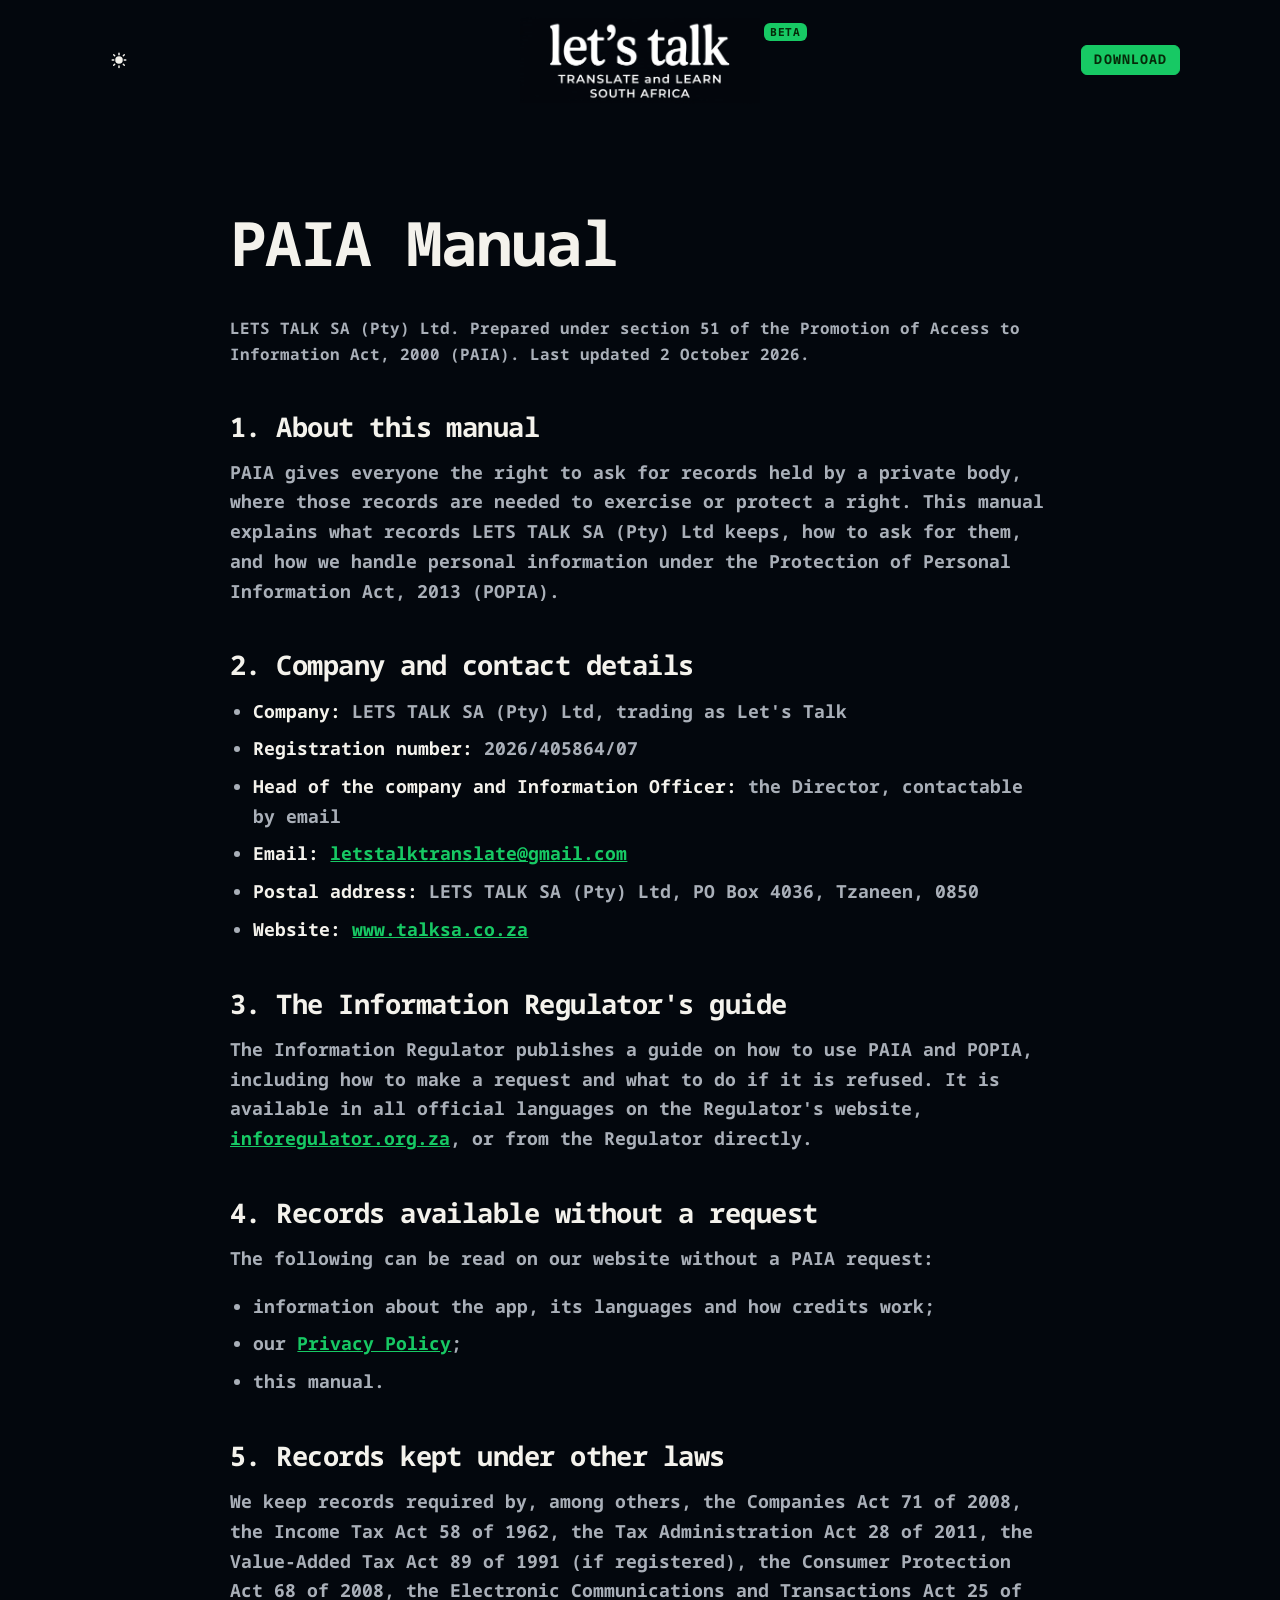
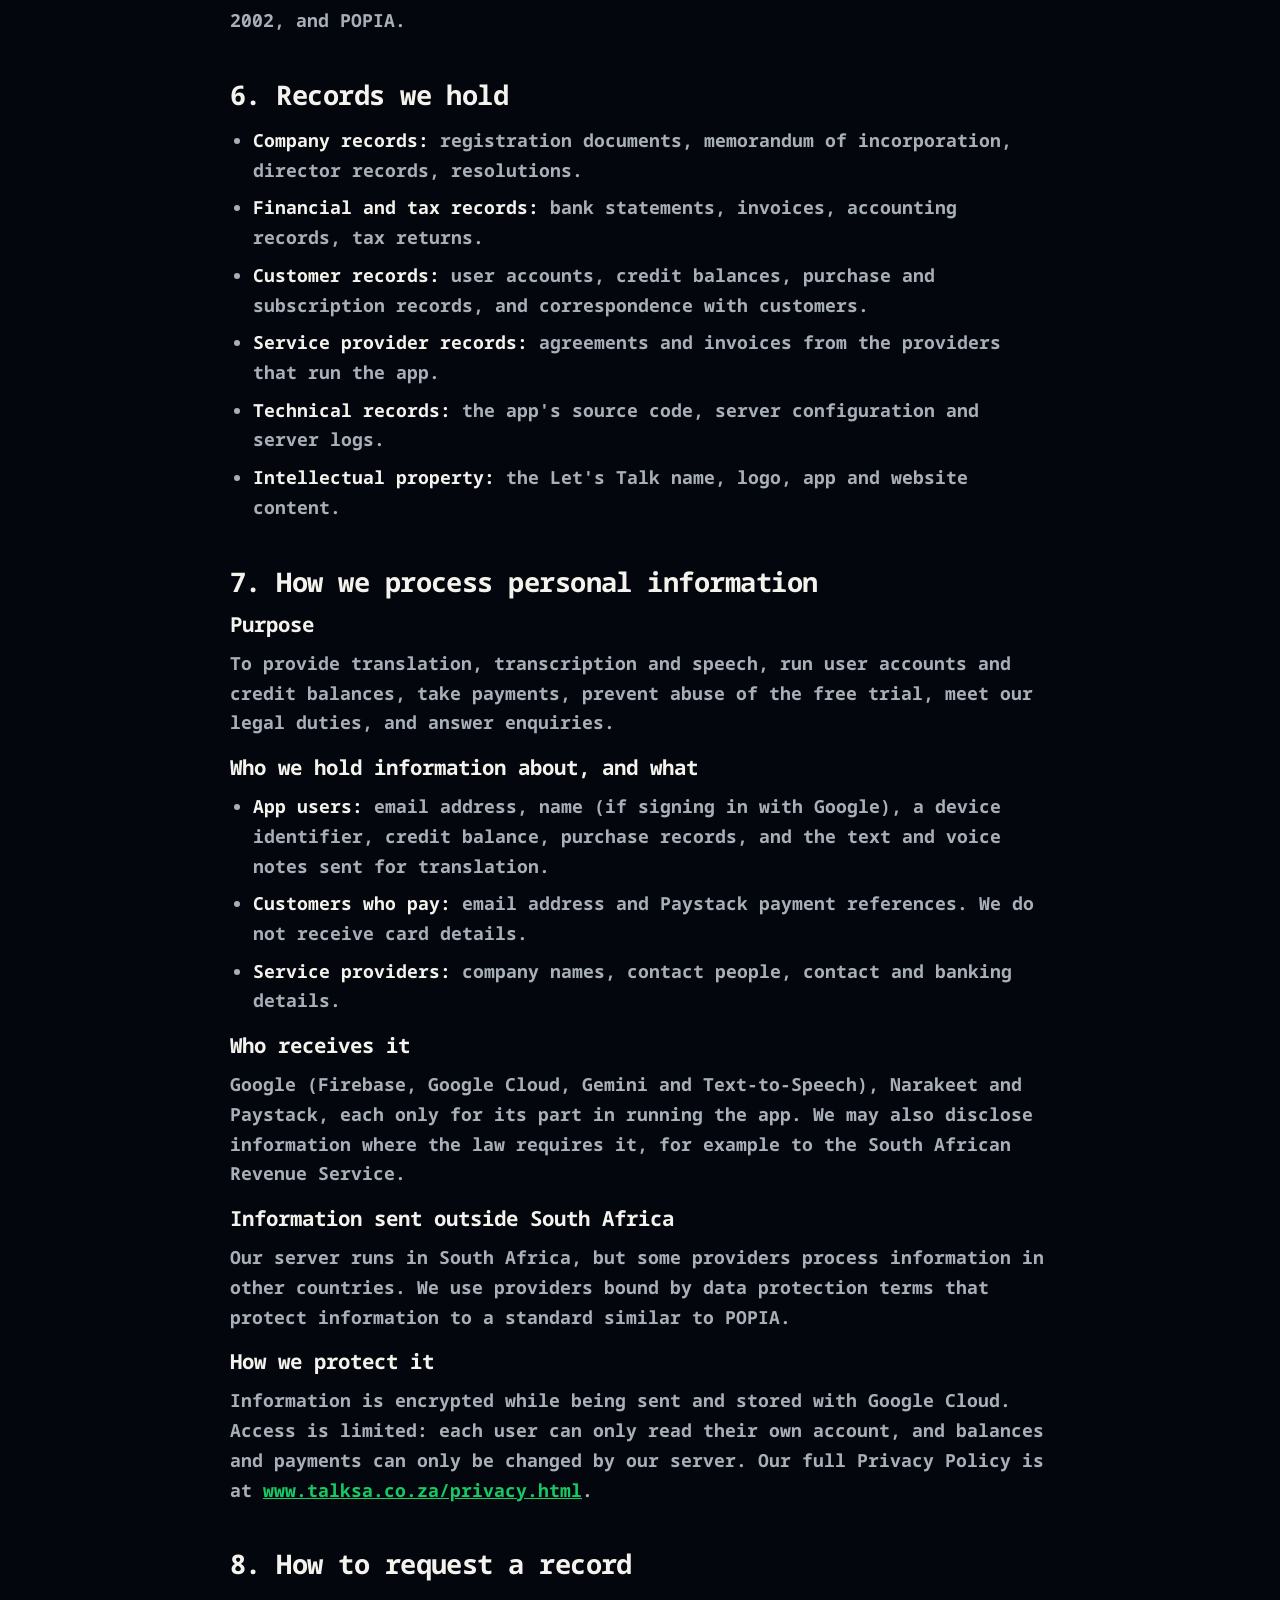
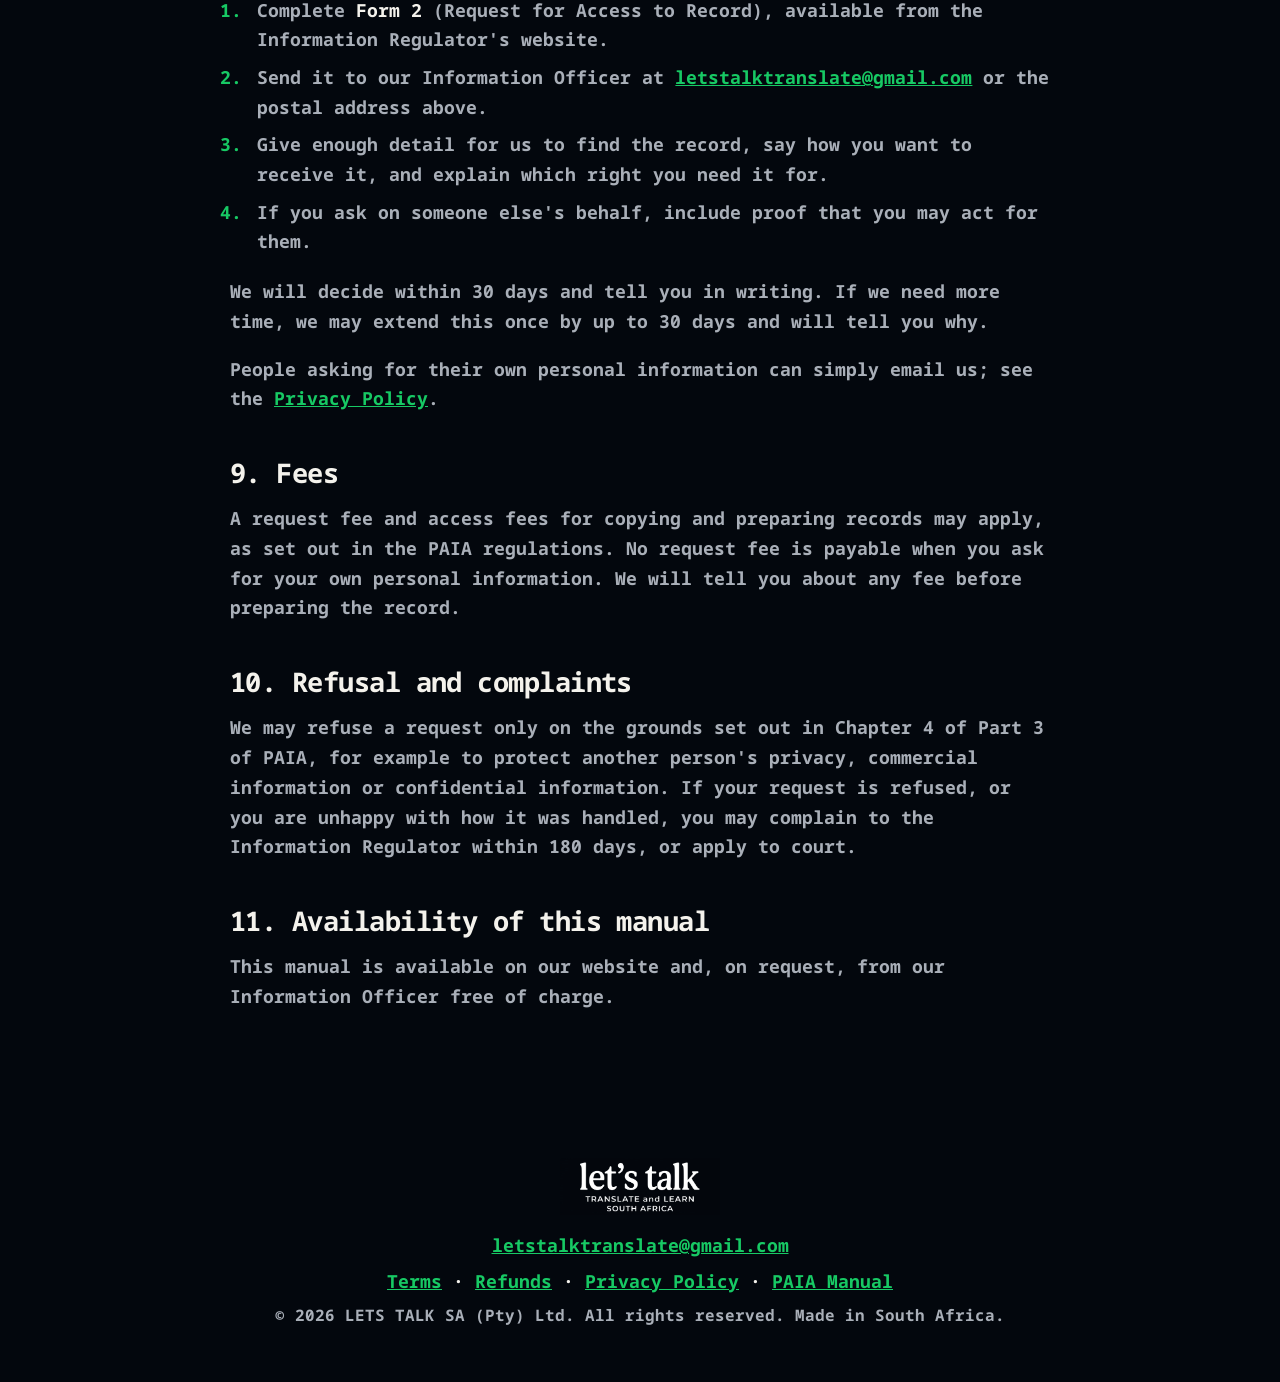
==== commit 3b87ecdd: "Remove the 'Official launch coming soon' strip from every page Co-Authored-By: Claude Opus 5.5 <nore" ====
--- a/paia.html
+++ b/paia.html
@@ -16,7 +16,6 @@
   <script>try{var t=localStorage.getItem("theme_v2");if(t==="light"||t==="dark")document.documentElement.setAttribute("data-theme",t);}catch(e){}</script>
 </head>
 <body>
-  <div class="launch-banner">Official launch coming soon</div>
   <header class="topbar">
     <button class="theme-toggle" type="button" aria-label="Switch between light and dark mode" title="Light or dark mode">
       <svg class="icon-moon" viewBox="0 0 24 24" aria-hidden="true"><path d="M21 14.5A9 9 0 0 1 9.5 3a9 9 0 1 0 11.5 11.5Z"/></svg>
--- a/styles.css
+++ b/styles.css
@@ -49,16 +49,6 @@
 p { margin: 0 0 1em; }
 
 /* Top bar */
-/* Strip above the header. Scrolls away; the header stays sticky. */
-.launch-banner {
-  padding: 6px 16px;
-  background: var(--green);
-  color: var(--green-ink);
-  font-size: 0.85rem;
-  font-weight: 700;
-  text-align: center;
-  letter-spacing: 0.02em;
-}
 
 .topbar {
   position: sticky;
@@ -78,7 +68,7 @@
 .topbar-left a:hover { color: var(--text); }
 /* Exactly in the middle, however wide the links on the right are. */
 .topbar-logo { position: absolute; left: 50%; transform: translateX(-50%); }
-.topbar-logo img { width: 132px; }
+.topbar-logo img { width: 240px; }
 /* Until the official launch the site and app are a beta. */
 .beta-tag {
   position: absolute;
@@ -99,25 +89,32 @@
 .topbar-nav a:not(.btn):hover { color: var(--text); }
 
 /* Buttons */
+/* Slim, squared-off tags in the app's own style (like the BETA tag):
+   small capitals, wide letter spacing, a light corner radius. */
 .btn {
   display: inline-flex;
   align-items: center;
   justify-content: center;
-  gap: 10px;
-  padding: 14px 24px;
-  border-radius: 999px;
+  gap: 8px;
+  padding: 9px 18px;
+  border-radius: 8px;
   background: var(--green);
   color: var(--green-ink);
-  font-weight: 700;
+  font-size: 0.82rem;
+  font-weight: 700;
+  letter-spacing: 0.08em;
+  text-transform: uppercase;
+  line-height: 1.2;
   text-decoration: none;
-  border: 2px solid var(--green);
+  border: 1.5px solid var(--green);
   transition: background 0.15s, border-color 0.15s, transform 0.15s;
 }
+.btn svg { width: 15px; height: 15px; }
 .btn:hover { background: var(--green-bright); border-color: var(--green-bright); color: var(--green-ink); transform: translateY(-1px); }
 .btn:focus-visible, a:focus-visible, summary:focus-visible { outline: 3px solid var(--green-bright); outline-offset: 3px; }
-.btn-small { padding: 8px 16px; font-size: 0.9rem; }
-.btn-large { padding: 18px 32px; font-size: 1.1rem; }
-.btn-ghost { background: transparent; color: var(--text); border-color: transparent; }
+.btn-small { padding: 6px 12px; font-size: 0.74rem; border-radius: 6px; }
+.btn-large { padding: 12px 24px; font-size: 0.92rem; }
+.btn-ghost { background: transparent; color: var(--text); border-color: transparent; text-transform: none; letter-spacing: 0; font-size: 0.95rem; }
 .btn-ghost:hover { background: transparent; border-color: transparent; color: var(--green-bright); }
 
 /* Layout */
@@ -203,13 +200,22 @@
 .footer p { margin: 0 0 6px; }
 
 /* Below this width the section links would run into the logo. */
+/* Desktop: a big logo, centred in a taller top bar. */
+@media (min-width: 961px) {
+  .topbar { min-height: 120px; }
+  .topbar-logo { top: 50%; transform: translate(-50%, -50%); }
+}
+
 @media (max-width: 960px) {
+  .topbar-logo img { width: 170px; }
   .topbar-left a, .topbar-nav a:not(.btn) { display: none; }
 }
 
 @media (max-width: 720px) {
   .topbar-logo img { width: 112px; }
-  .btn-large { width: 100%; }
+  /* Phones: the tag sits left of the logo, between it and the light/dark switch. */
+  .beta-tag { left: auto; right: calc(100% + 6px); top: 50%; transform: translateY(-50%); }
+  .btn-large { width: auto; }
 }
 
 @media (prefers-reduced-motion: reduce) {
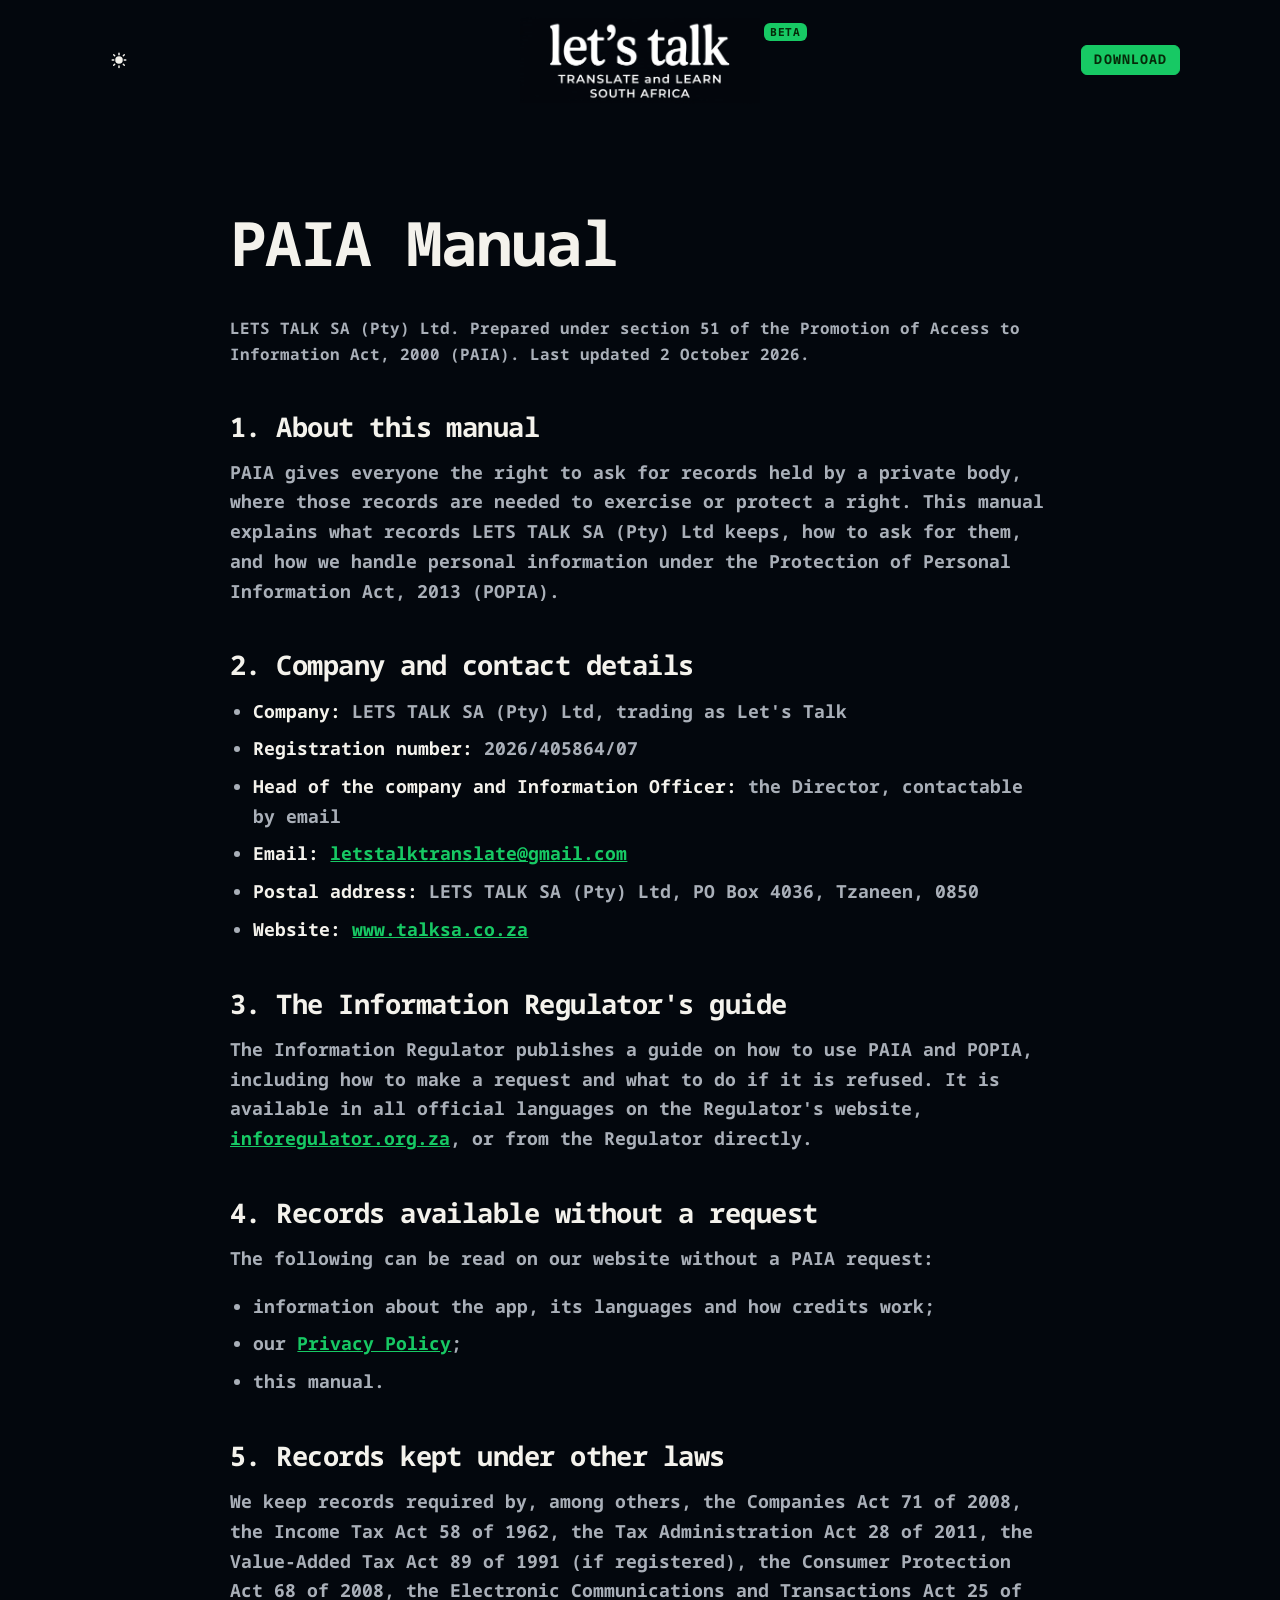
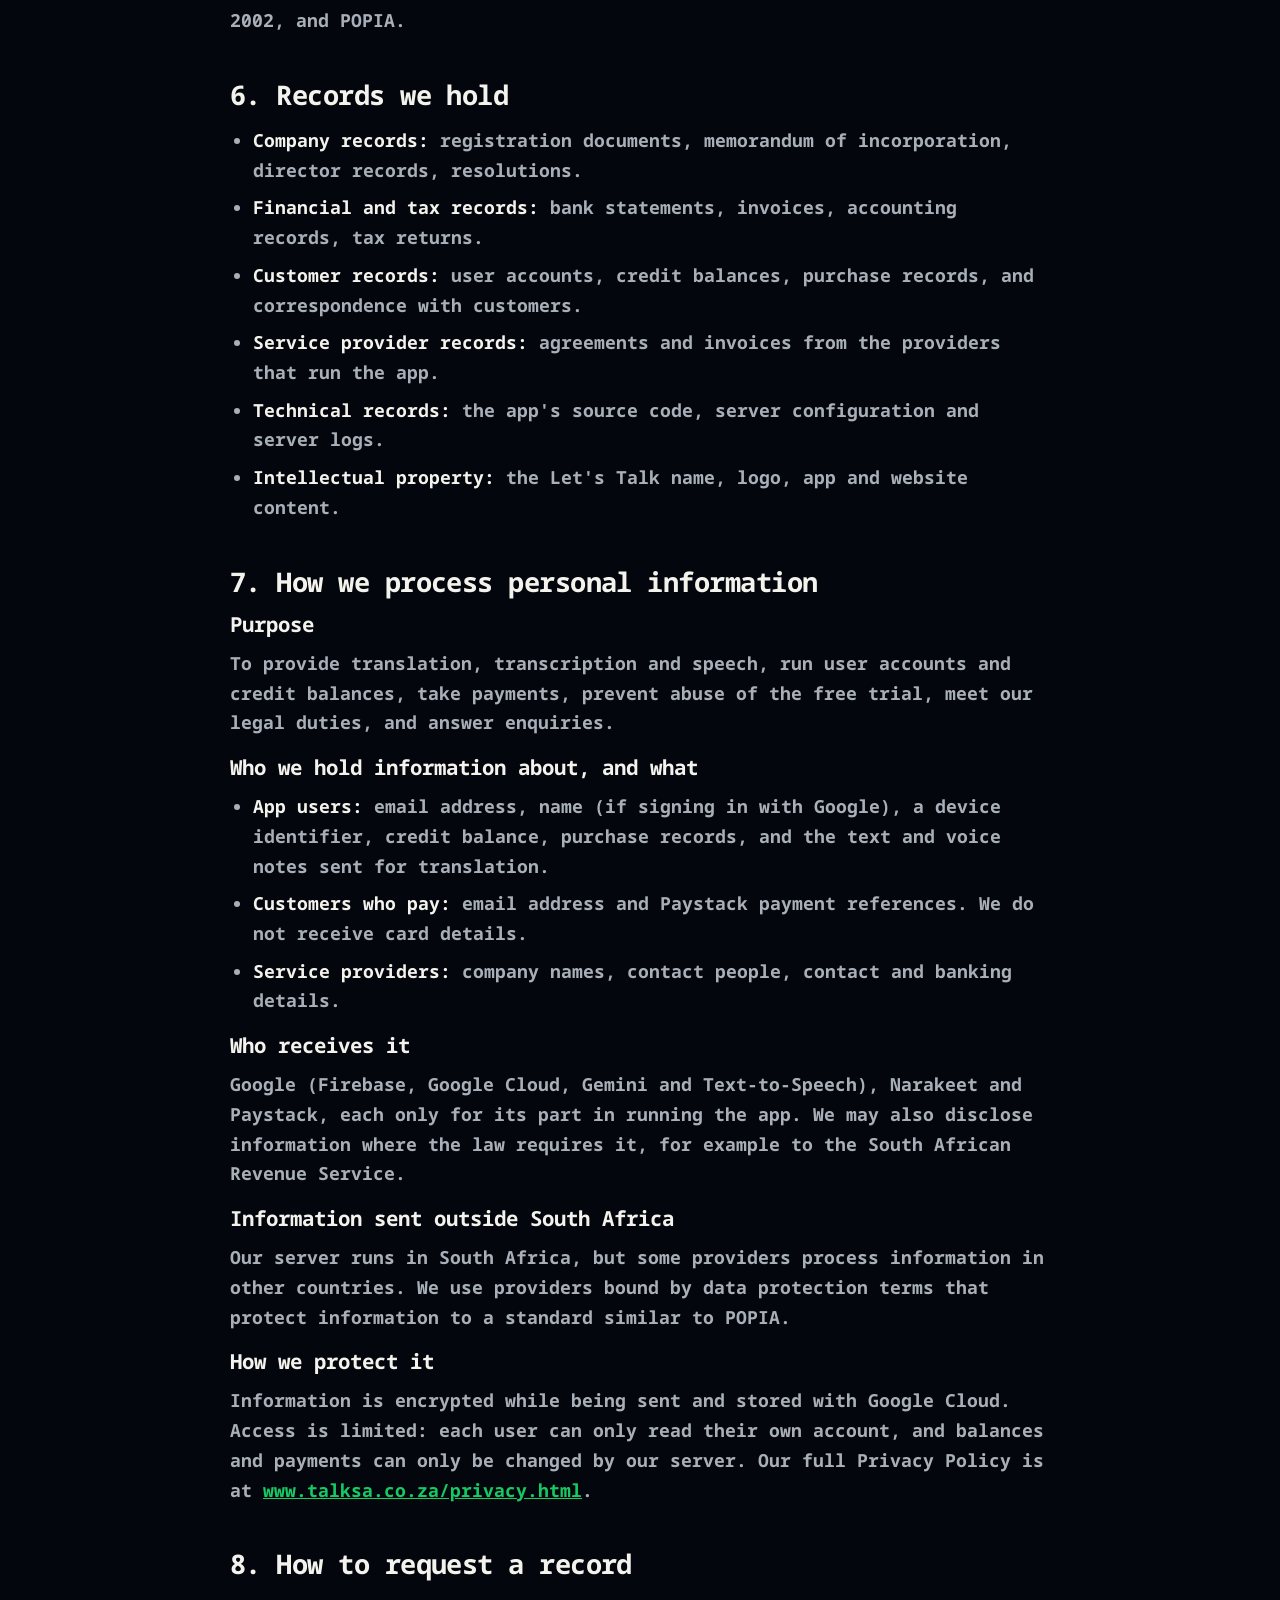
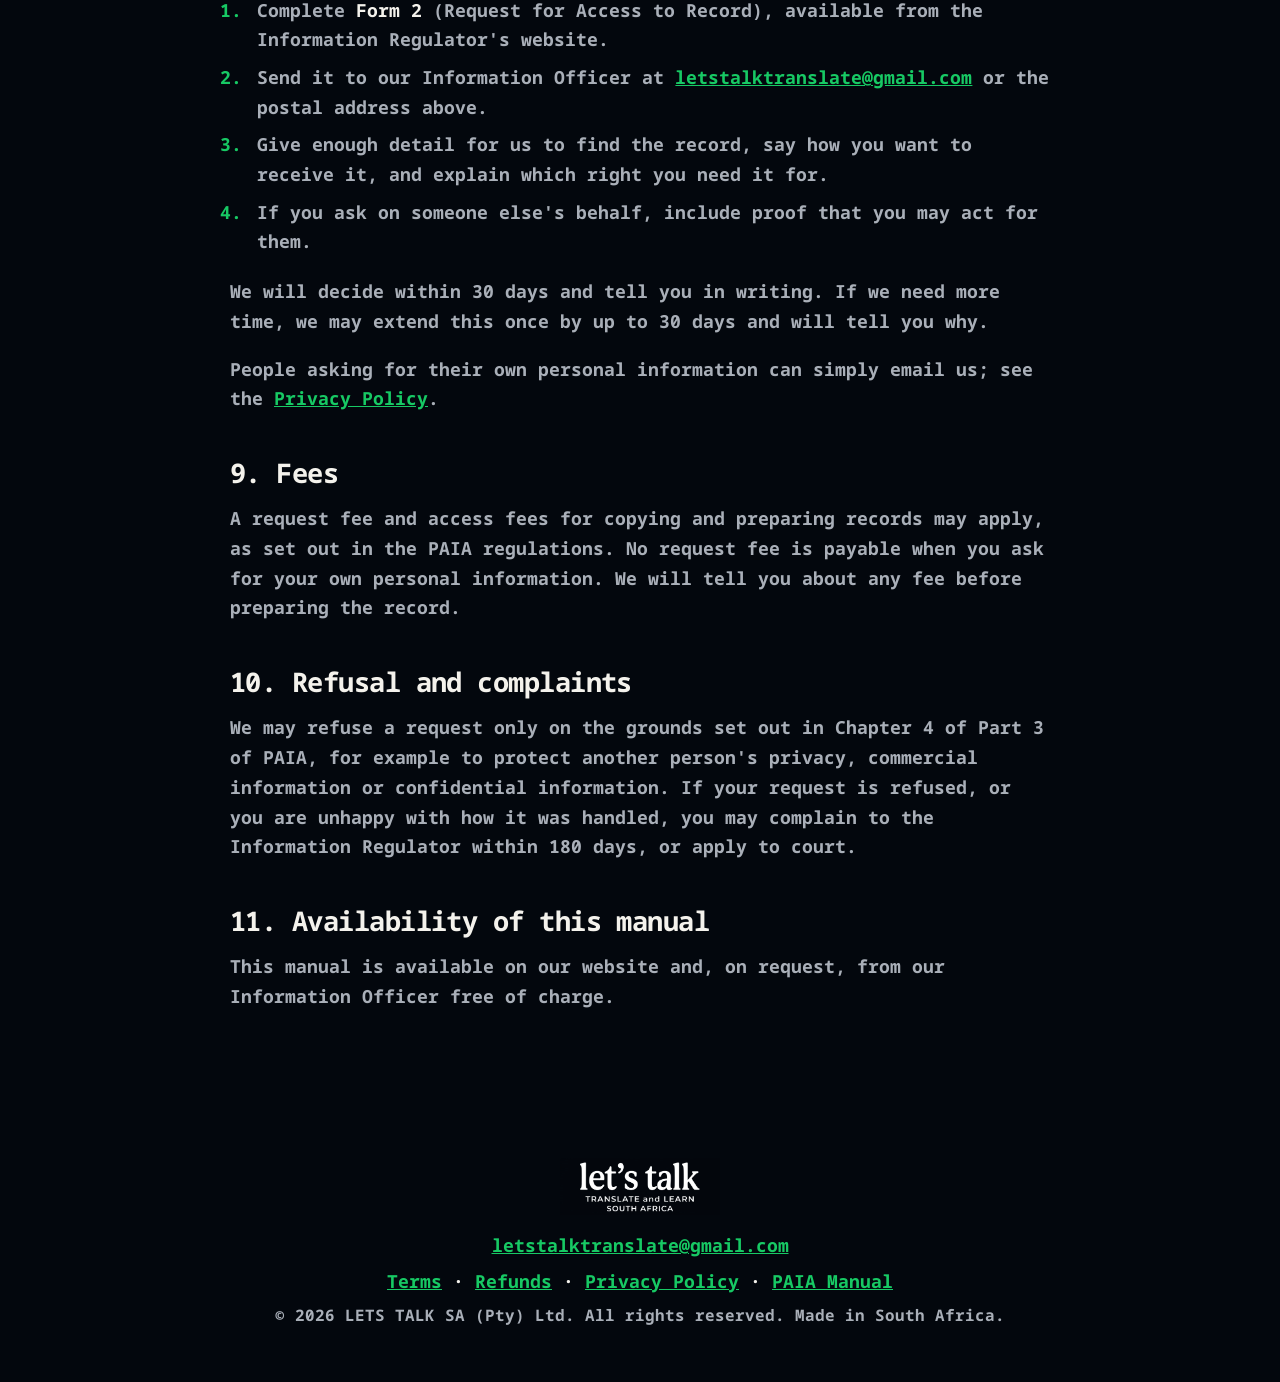
==== commit 12b30836: "Website for app 1.1.20: instant re-translate, press-play hint; Terms 20 Nov - index: changing the To" ====
--- a/paia.html
+++ b/paia.html
@@ -63,7 +63,7 @@
       <ul>
         <li><strong>Company records:</strong> registration documents, memorandum of incorporation, director records, resolutions.</li>
         <li><strong>Financial and tax records:</strong> bank statements, invoices, accounting records, tax returns.</li>
-        <li><strong>Customer records:</strong> user accounts, credit balances, purchase and subscription records, and correspondence with customers.</li>
+        <li><strong>Customer records:</strong> user accounts, credit balances, purchase records, and correspondence with customers.</li>
         <li><strong>Service provider records:</strong> agreements and invoices from the providers that run the app.</li>
         <li><strong>Technical records:</strong> the app's source code, server configuration and server logs.</li>
         <li><strong>Intellectual property:</strong> the Let's Talk name, logo, app and website content.</li>
--- a/styles.css
+++ b/styles.css
@@ -172,6 +172,30 @@
 .steps li { margin-bottom: 10px; padding-left: 4px; }
 .steps li::marker { color: var(--green-bright); font-weight: 700; }
 
+/* Install guide pop-up */
+#install-guide {
+  width: min(560px, calc(100vw - 24px));
+  max-height: calc(100vh - 24px);
+  overflow-y: auto;
+  padding: 24px 22px 22px;
+  border: 1px solid var(--line);
+  border-radius: var(--radius);
+  background: var(--bg-card);
+  color: var(--text);
+}
+#install-guide::backdrop { background: rgba(0, 0, 0, 0.7); }
+#install-guide h2 { font-size: 1.35rem; margin-right: 36px; }
+.guide-lead { color: var(--muted); font-size: 0.92rem; }
+.guide-steps { font-size: 0.95rem; }
+.guide-steps li { font-weight: 400; }
+.guide-steps strong { color: var(--green-bright); }
+.guide-safe { border-left: 3px solid var(--green-bright); padding: 4px 0 4px 12px; margin: 0 0 20px; font-size: 0.85rem; font-weight: 400; color: var(--muted); }
+.guide-safe strong { color: var(--text); }
+.guide-actions .btn { width: 100%; justify-content: center; }
+.guide-started { margin: 12px 0 0; font-size: 0.85rem; color: var(--green-bright); }
+.guide-close { position: absolute; top: 10px; right: 12px; margin: 0; }
+.guide-close button { background: none; border: 0; color: var(--text); font-size: 1.8rem; line-height: 1; cursor: pointer; padding: 4px 10px; }
+
 /* FAQ */
 details { padding: 14px 0; }
 summary {
